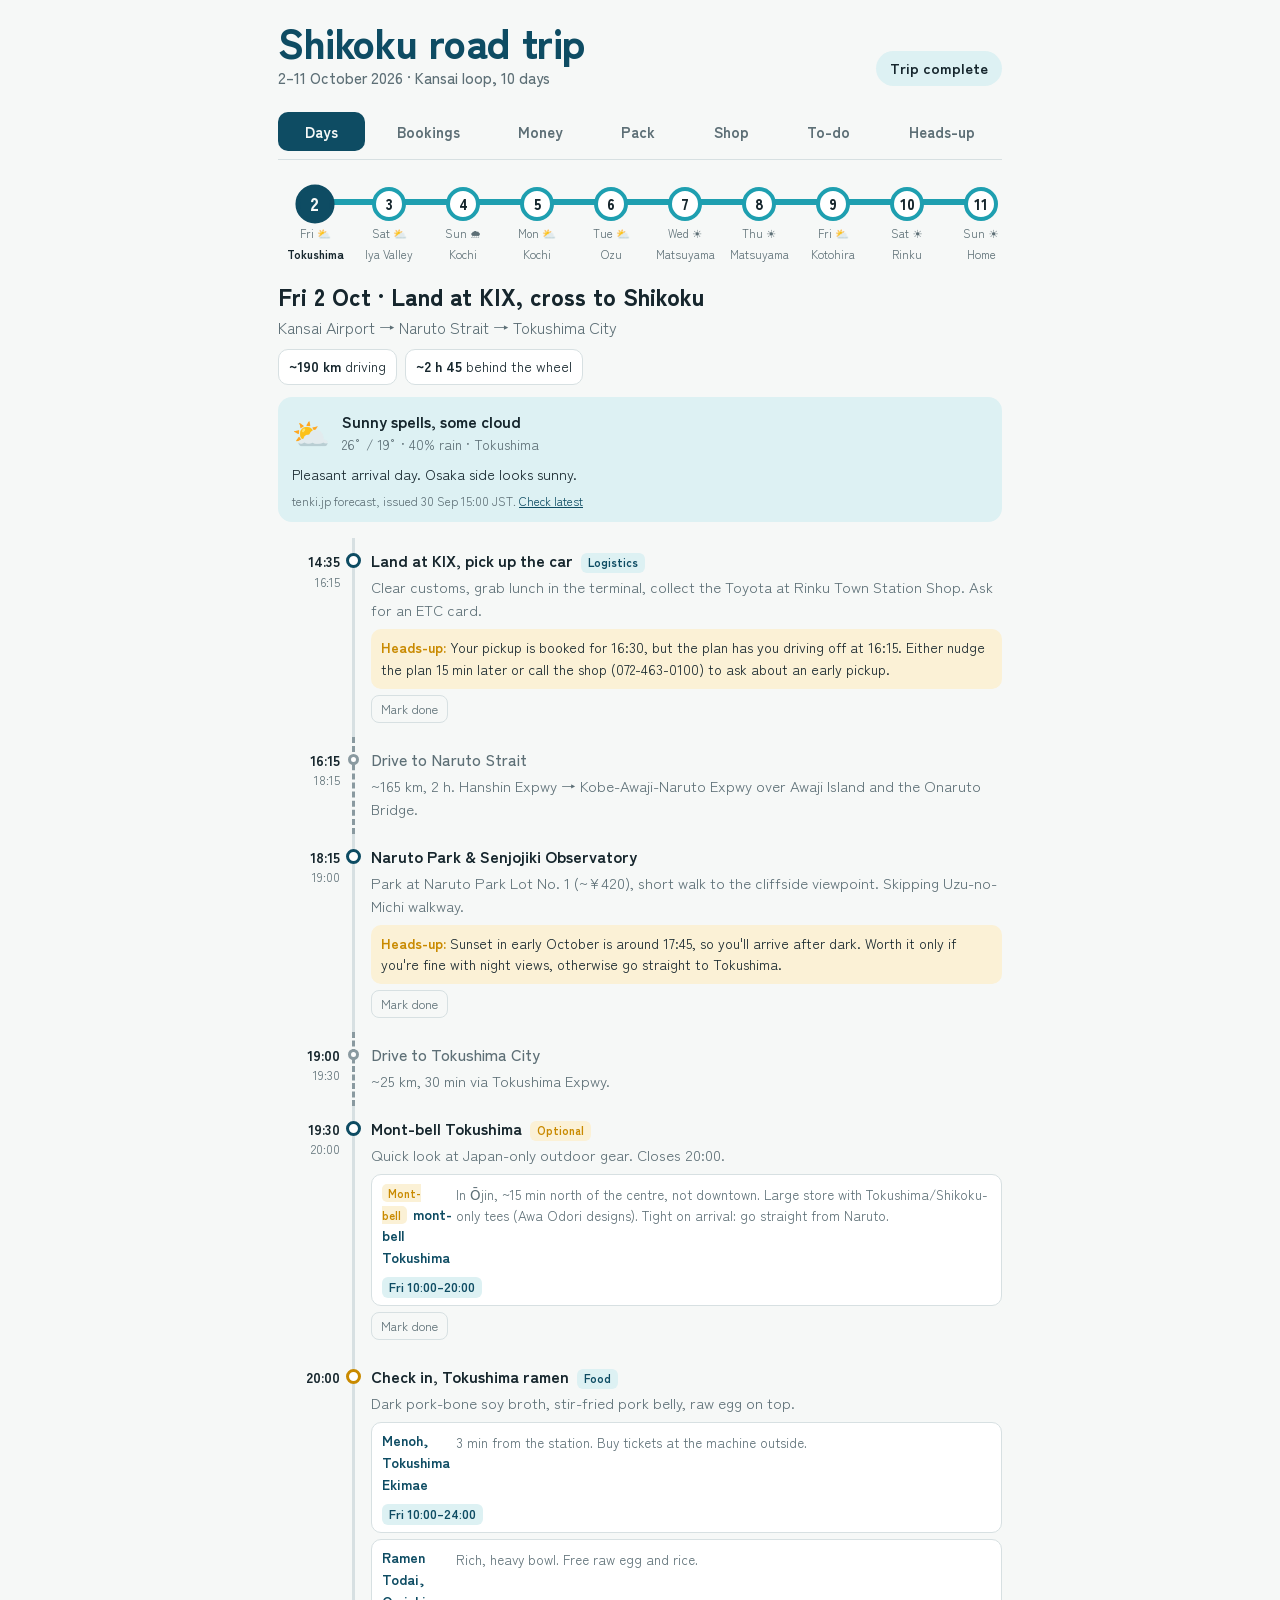
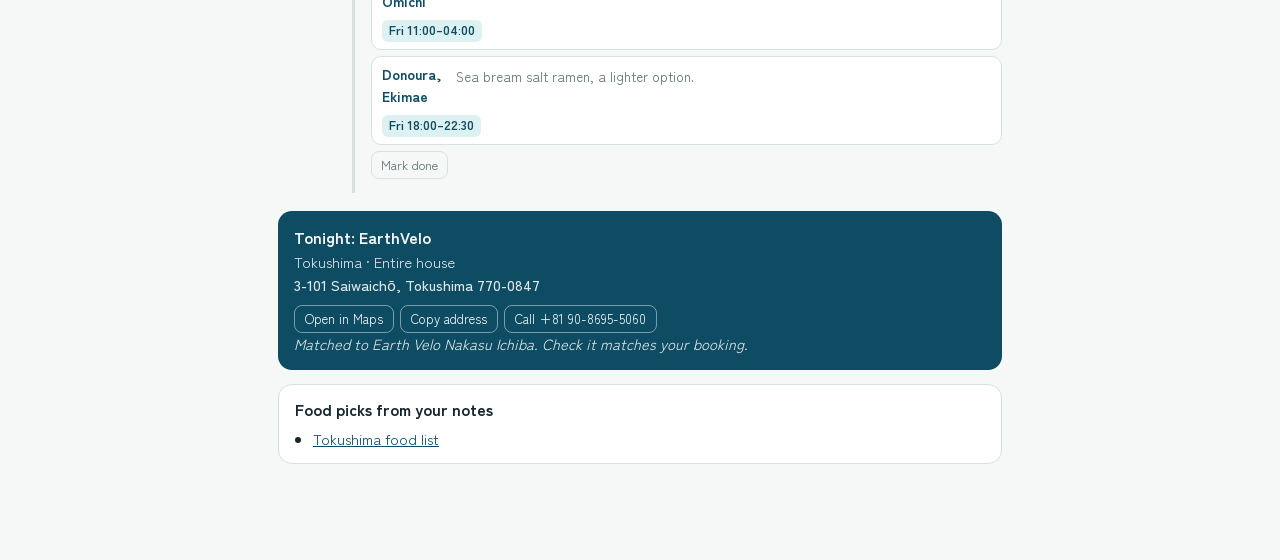
==== index.html @ bfe32592 "Rename trip planner to index.html so Vercel serves it at the root Co-Authored-By: Claude Opus 5.5 <n" ====
<!DOCTYPE html>
<html lang="en">
<head>
<meta charset="utf-8">
<meta name="viewport" content="width=device-width, initial-scale=1, viewport-fit=cover">
<title>Shikoku road trip · Oct 2026</title>
<link rel="preconnect" href="https://fonts.googleapis.com">
<link rel="preconnect" href="https://fonts.gstatic.com" crossorigin>
<link href="https://fonts.googleapis.com/css2?family=Zen+Kaku+Gothic+New:wght@400;500;700;900&display=swap" rel="stylesheet">
<style>
:root{
  --paper:#F6F8F7; --card:#FFFFFF; --ink:#16262D; --muted:#5D6F76; --line:#D7E0E2;
  --ai:#0E4C63; --niyodo:#1E9FB0; --niyodo-soft:#DDF1F3; --yuzu:#C98A00; --yuzu-soft:#FBF1D6;
  --drive:#8A9AA0; --ok:#2E7D4F;
  box-sizing:border-box;
  padding-top:env(safe-area-inset-top,0px);
  padding-bottom:env(safe-area-inset-bottom,0px);
}
@media (prefers-color-scheme:dark){
  :root:not([data-theme="light"]){
    --paper:#0F1A1F; --card:#16252C; --ink:#E6EEF0; --muted:#98ABB1; --line:#283B43;
    --ai:#7CC3D6; --niyodo:#3FC2D2; --niyodo-soft:#173A42; --yuzu:#F0C24A; --yuzu-soft:#3A3219;
    --drive:#6F848B; --ok:#6CC592;
  }
}
:root[data-theme="dark"]{
  --paper:#0F1A1F; --card:#16252C; --ink:#E6EEF0; --muted:#98ABB1; --line:#283B43;
  --ai:#7CC3D6; --niyodo:#3FC2D2; --niyodo-soft:#173A42; --yuzu:#F0C24A; --yuzu-soft:#3A3219;
  --drive:#6F848B; --ok:#6CC592;
}
*,*::before,*::after{box-sizing:border-box}
html{scroll-padding-top:env(safe-area-inset-top,0px)}
body{margin:0;background:var(--paper);color:var(--ink);
  font-family:"Zen Kaku Gothic New","Hiragino Sans","Noto Sans JP",system-ui,-apple-system,"Segoe UI",sans-serif;
  font-size:16px;line-height:1.55;-webkit-font-smoothing:antialiased}
.wrap{max-width:760px;margin:0 auto;padding:20px 18px 96px}
header.top{display:flex;align-items:flex-end;justify-content:space-between;gap:12px;flex-wrap:wrap;margin-bottom:18px}
h1{font-weight:900;font-size:clamp(1.9rem,6vw,2.6rem);line-height:1.05;margin:0;letter-spacing:-0.01em;color:var(--ai)}
h1 small{display:block;font-size:.95rem;font-weight:500;color:var(--muted);letter-spacing:0;margin-top:6px}
.countdown{font-weight:700;color:var(--ink);background:var(--niyodo-soft);border-radius:999px;padding:6px 14px;font-size:.92rem}

/* Tabs */
nav.tabs{position:sticky;top:env(safe-area-inset-top,0px);z-index:5;background:var(--paper);
  display:flex;gap:4px;padding:8px 0;margin:0 0 14px;border-bottom:1px solid var(--line);overflow-x:auto}
nav.tabs button{flex:1 0 auto;border:0;background:none;color:var(--muted);font:inherit;font-weight:700;
  padding:8px 12px;border-radius:10px;cursor:pointer;font-size:.95rem}
nav.tabs button[aria-selected="true"]{background:var(--ai);color:var(--paper)}
button:focus-visible,input:focus-visible,select:focus-visible{outline:3px solid var(--niyodo);outline-offset:2px}

/* Route line (day picker) */
.route{overflow-x:auto;padding:4px 2px 14px;margin:0 -2px}
.route ol{list-style:none;margin:0;padding:0;display:flex;min-width:max-content;position:relative}
.route ol::before{content:"";position:absolute;left:22px;right:22px;top:21px;height:6px;border-radius:3px;background:var(--niyodo)}
.route li{position:relative;width:74px;text-align:center}
.route button{all:unset;cursor:pointer;display:flex;flex-direction:column;align-items:center;gap:4px;width:100%;border-radius:10px;padding:2px 0}
.route .stop{width:34px;height:34px;border-radius:50%;background:var(--card);border:4px solid var(--niyodo);
  display:grid;place-items:center;font-weight:900;font-size:.95rem;color:var(--ink);position:relative;z-index:1;margin-top:7px}
.route .town{font-size:.74rem;color:var(--muted);line-height:1.2;max-width:70px}
.route .dow{font-size:.7rem;color:var(--muted)}
.route button[aria-current="true"] .stop{background:var(--ai);border-color:var(--ai);color:var(--paper);transform:scale(1.15)}
.route button[aria-current="true"] .town{color:var(--ink);font-weight:700}
.route .today-dot{position:absolute;top:-4px;right:14px;width:10px;height:10px;border-radius:50%;background:var(--yuzu);z-index:2}

/* Day header */
.dayhead{margin:6px 0 16px}
.dayhead h2{font-size:1.45rem;font-weight:900;margin:0 0 4px;line-height:1.2}
.dayhead .path{color:var(--muted);margin:0 0 10px}
.facts{display:flex;flex-wrap:wrap;gap:8px}
.fact{background:var(--card);border:1px solid var(--line);border-radius:10px;padding:6px 10px;font-size:.88rem}
.fact b{font-weight:700}

/* Timeline */
.tl{list-style:none;margin:0;padding:0;position:relative}
.tl li{display:grid;grid-template-columns:62px 1fr;gap:12px;position:relative}
.tl .time{font-weight:700;font-size:.9rem;text-align:right;padding-top:12px;font-variant-numeric:tabular-nums}
.tl .time span{display:block;font-weight:400;color:var(--muted);font-size:.78rem}
.tl .body{border-left:3px solid var(--line);padding:10px 0 14px 16px;position:relative}
.tl .body::before{content:"";position:absolute;left:-9px;top:15px;width:15px;height:15px;border-radius:50%;background:var(--card);border:3px solid var(--ai)}
.tl li.drive .body{border-left:3px dashed var(--drive)}
.tl li.drive .body::before{border-color:var(--drive);width:11px;height:11px;left:-7px;top:17px}
.tl li.drive .title{color:var(--muted);font-weight:500}
.tl li.eat .body::before{border-color:var(--yuzu)}
.tl li.done .title{text-decoration:line-through;opacity:.6}
.title{font-weight:700;margin:0 0 2px;display:flex;gap:8px;align-items:baseline;flex-wrap:wrap}
.tag{font-size:.72rem;font-weight:700;border-radius:6px;padding:1px 7px;background:var(--niyodo-soft);color:var(--ai)}
.tag.opt{background:var(--yuzu-soft);color:var(--yuzu)}
.detail{color:var(--muted);font-size:.93rem;margin:2px 0 0}
.flag{margin-top:8px;background:var(--yuzu-soft);border-radius:10px;padding:8px 10px;font-size:.88rem;color:var(--ink)}
.flag::before{content:"Heads-up: ";font-weight:700;color:var(--yuzu)}
.tick{margin-top:6px;font:inherit;font-size:.8rem;border:1px solid var(--line);background:none;color:var(--muted);border-radius:8px;padding:3px 9px;cursor:pointer}
.stay{margin-top:18px;background:var(--ai);color:var(--paper);border-radius:14px;padding:14px 16px}
.stay h3{margin:0 0 2px;font-size:1rem}
.stay p{margin:0;opacity:.9;font-size:.92rem}
.addr{margin:8px 0 0;font-weight:500}
.addrbtns{display:flex;flex-wrap:wrap;gap:6px;margin-top:8px}
.addrbtns .copy{text-decoration:none;display:inline-block}
.stay .addr{color:var(--paper)}
.stay .copy{color:var(--paper);border-color:rgba(255,255,255,.45)}
.verify{margin:6px 0 0;font-size:.82rem;opacity:.85;font-style:italic}
.wx{margin-top:12px;background:var(--niyodo-soft);border-radius:14px;padding:12px 14px}
.wx.wet{background:var(--yuzu-soft)}
.wxmain{display:flex;gap:12px;align-items:center}
.wxi{font-size:1.9rem;line-height:1}
.wxs{display:block;color:var(--muted);font-size:.86rem}
.wxn{margin:8px 0 0;font-size:.9rem}
.wxsrc{margin:6px 0 0;font-size:.76rem;color:var(--muted)}
.wxsrc a{color:var(--ai)}
.picks{list-style:none;margin:8px 0 0;padding:0;display:grid;gap:6px}
.picks li{background:var(--card);border:1px solid var(--line);border-radius:10px;padding:7px 10px;font-size:.88rem}
.prow{display:flex;justify-content:space-between;gap:8px;align-items:baseline;flex-wrap:wrap}
.prow a{color:var(--ai);font-weight:700;text-decoration:none}
.hrs{font-size:.78rem;font-weight:700;background:var(--niyodo-soft);color:var(--ai);border-radius:6px;padding:1px 7px;white-space:nowrap}
.hrs.shut{background:var(--yuzu-soft);color:var(--yuzu)}
.stag{font-size:.7rem;font-weight:700;background:var(--yuzu-soft);color:var(--yuzu);border-radius:5px;padding:1px 6px;margin-right:6px}
.pnote{display:block;color:var(--muted);font-size:.84rem;margin-top:2px}
.food{margin-top:14px;border:1px solid var(--line);border-radius:14px;padding:12px 16px;background:var(--card)}
.food h3{margin:0 0 6px;font-size:1rem}
.food ul{margin:0;padding-left:18px;font-size:.92rem}
.food a{color:var(--ai)}

/* Generic sections */
section[hidden]{display:none}
h2.sec{font-size:1.3rem;font-weight:900;margin:8px 0 12px}
.card{background:var(--card);border:1px solid var(--line);border-radius:14px;padding:14px 16px;margin-bottom:10px}
.card h3{margin:0 0 4px;font-size:1.05rem}
.card p{margin:2px 0;font-size:.93rem}
.card .meta{color:var(--muted)}
.row{display:flex;justify-content:space-between;gap:10px;align-items:baseline;flex-wrap:wrap}
.pill{font-size:.78rem;font-weight:700;border-radius:999px;padding:2px 9px;background:var(--niyodo-soft);color:var(--ai);white-space:nowrap}
.pill.warn{background:var(--yuzu-soft);color:var(--yuzu)}
.big{font-size:1.5rem;font-weight:900;letter-spacing:.02em;font-variant-numeric:tabular-nums}
.copy{font:inherit;font-size:.82rem;border:1px solid var(--line);background:none;color:var(--ai);border-radius:8px;padding:3px 10px;cursor:pointer}

/* Checklist */
.check{display:flex;gap:12px;align-items:flex-start;padding:10px 0;border-bottom:1px solid var(--line)}
.check input{width:22px;height:22px;accent-color:var(--ai);margin-top:2px;flex:none}
.check label{flex:1;cursor:pointer}
.check .who{color:var(--muted);font-size:.84rem;display:block}
.check.checked label{opacity:.55;text-decoration:line-through}
.check .del{border:0;background:none;color:var(--muted);cursor:pointer;font-size:1.1rem}
.addrow{display:flex;gap:8px;margin-top:12px;flex-wrap:wrap}
.addrow input,.addrow select{flex:1 1 140px;font:inherit;padding:9px 11px;border-radius:10px;border:1px solid var(--line);background:var(--card);color:var(--ink);min-width:0}
.btn{font:inherit;font-weight:700;border:0;border-radius:10px;padding:9px 16px;background:var(--ai);color:var(--paper);cursor:pointer}
.btn.ghost{background:none;border:1px solid var(--line);color:var(--ink)}

/* Money */
table{width:100%;border-collapse:collapse;font-size:.92rem}
.tablewrap{overflow-x:auto}
th,td{text-align:left;padding:8px 6px;border-bottom:1px solid var(--line);vertical-align:top}
th{color:var(--muted);font-weight:500;font-size:.82rem}
td.num,th.num{text-align:right;font-variant-numeric:tabular-nums;white-space:nowrap}
.bal{display:grid;grid-template-columns:repeat(auto-fit,minmax(150px,1fr));gap:8px;margin:10px 0}
.bal div{background:var(--card);border:1px solid var(--line);border-radius:12px;padding:10px 12px}
.bal b{display:block;font-size:1.15rem;font-variant-numeric:tabular-nums}
.pos{color:var(--ok)} .neg{color:var(--yuzu)}
.note{color:var(--muted);font-size:.86rem}
.names{display:flex;gap:8px;flex-wrap:wrap;margin:6px 0 12px}
.names input{width:110px;font:inherit;padding:6px 9px;border-radius:8px;border:1px solid var(--line);background:var(--card);color:var(--ink)}

@media (prefers-reduced-motion:no-preference){
  .route .stop{transition:transform .2s ease,background .2s ease}
}
@media (max-width:420px){
  .tl li{grid-template-columns:52px 1fr;gap:8px}
  .tl .body{padding-left:13px}
}
</style>
</head>
<body>
<div class="wrap">
  <header class="top">
    <h1>Shikoku road trip<small>2–11 October 2026 · Kansai loop, 10 days</small></h1>
    <div class="countdown" id="countdown"></div>
  </header>

  <nav class="tabs" role="tablist">
    <button role="tab" aria-selected="true" data-tab="days">Days</button>
    <button role="tab" aria-selected="false" data-tab="bookings">Bookings</button>
    <button role="tab" aria-selected="false" data-tab="money">Money</button>
    <button role="tab" aria-selected="false" data-tab="pack">Pack</button>
    <button role="tab" aria-selected="false" data-tab="shop">Shop</button>
    <button role="tab" aria-selected="false" data-tab="todo">To-do</button>
    <button role="tab" aria-selected="false" data-tab="heads">Heads-up</button>
  </nav>

  <section id="tab-days">
    <div class="route"><ol id="routeList"></ol></div>
    <div id="dayView"></div>
  </section>

  <section id="tab-bookings" hidden></section>
  <section id="tab-money" hidden></section>
  <section id="tab-pack" hidden></section>
  <section id="tab-shop" hidden></section>
  <section id="tab-todo" hidden></section>
  <section id="tab-heads" hidden></section>
</div>

<script>
/* ---------- Data ---------- */
const DAYS = [
 {d:2, dow:"Fri", town:"Tokushima", title:"Land at KIX, cross to Shikoku",
  path:"Kansai Airport → Naruto Strait → Tokushima City", km:"~190 km", drive:"~2 h 45", stay:"tokushima",
  items:[
   ["14:35","16:15","Land at KIX, pick up the car","do","Clear customs, grab lunch in the terminal, collect the Toyota at Rinku Town Station Shop. Ask for an ETC card.","Your pickup is booked for 16:30, but the plan has you driving off at 16:15. Either nudge the plan 15 min later or call the shop (072-463-0100) to ask about an early pickup."],
   ["16:15","18:15","Drive to Naruto Strait","drive","~165 km, 2 h. Hanshin Expwy → Kobe-Awaji-Naruto Expwy over Awaji Island and the Onaruto Bridge."],
   ["18:15","19:00","Naruto Park & Senjojiki Observatory","see","Park at Naruto Park Lot No. 1 (~¥420), short walk to the cliffside viewpoint. Skipping Uzu-no-Michi walkway.","Sunset in early October is around 17:45, so you'll arrive after dark. Worth it only if you're fine with night views, otherwise go straight to Tokushima."],
   ["19:00","19:30","Drive to Tokushima City","drive","~25 km, 30 min via Tokushima Expwy."],
   ["19:30","20:00","Mont-bell Tokushima","opt","Quick look at Japan-only outdoor gear. Closes 20:00."],
   ["20:00","","Check in, Tokushima ramen","eat","Dark pork-bone soy broth, stir-fried pork belly, raw egg on top."]
  ],
  food:[["Tokushima food list","https://maps.app.goo.gl/rbgEUXggMoNC4fTh8"]]},

 {d:3, dow:"Sat", town:"Iya Valley", title:"Into the mountains",
  path:"Mt Bizan → Mt Tsurugi → Oku-Iya Vine Bridges → Nagoro → Iya Valley", km:"~110 km", drive:"~3 h 10", stay:"iya",
  items:[
   ["07:45","08:15","Breakfast in Tokushima","eat","At the house or a café downtown."],
   ["08:15","08:35","Drive up Bizan Parkway","drive","~8 km, 20 min. Sharp switchbacks, watch for hikers."],
   ["08:35","09:15","Mt Bizan summit","see","Free summit parking. Observation deck over the city, Yoshino River and Naruto. Shops open 09:00."],
   ["09:15","11:20","Drive to Minokoshi (Tsurugi base)","drive","~76 km, 2 h 05 on Route 438. Narrow and winding near the end."],
   ["11:20","13:45","Mt Tsurugi summit & hut lunch","see","Chairlift to Nishijima (15 min), then 30–45 min boardwalk to the 1,955 m summit. Soba or udon at Chojo Hutte. Chairlift back down.","Buy dinner supplies before you leave Tokushima or at the last shop on Route 438. There's nothing open late in the inner valley."],
   ["13:45","14:15","Drive to Oku-Iya Double Vine Bridges","drive","~17 km, 30 min on Route 439."],
   ["14:15","15:15","Husband & Wife vine bridges","see","¥550 per adult. Loop under 1 km, 30–45 min. Optional riverside trail adds another 30–45 min."],
   ["15:15","15:20","Drive to Nagoro","drive","~3 km, 5 min."],
   ["15:20","16:15","Nagoro Scarecrow Village","see","Free parking. Don't miss the scarecrow classrooms in the old elementary school."],
   ["16:15","17:00","Drive to the valley house","drive","~40 km, 45 min."],
   ["17:00","","Check in, dinner, rest","eat","Eat what you brought in, or a local spot if you arrive early enough."]
  ],
  food:[["Onomiya dinner, Nishi-Iya (Sat 17:00–21:00, call +81 883-87-2013)","https://maps.google.com/?cid=17047889143403398966"],["Udon near Mt Tsurugi","https://maps.app.goo.gl/6UAvXZ3nEZzfkmdq5"],["Filter (Iya Valley)","https://maps.app.goo.gl/gMJsKpWL8BEG98Wx9"],["Near scarecrow village","https://maps.app.goo.gl/KeEfm6vRSwfSwBxLA"],["Possible udon dinner","https://maps.app.goo.gl/z6riFoGFipLYT8eJ7"]]},

 {d:4, dow:"Sun", town:"Kochi", title:"Iya Gorge to the coast",
  path:"Ochiai → Kazurabashi & Biwa Falls → Hinoji → Peeing Boy → Iyaonsen → Oboke → Kochi", km:"~110 km", drive:"~2 h 30", stay:"kochi",
  items:[
   ["08:00","08:30","Breakfast at the house","eat","Bought the day before."],
   ["08:30","09:00","Drive to Ochiai Village Observatory","drive","~15–20 km, 30 min on Route 439."],
   ["09:00","09:20","Ochiai Village viewpoint","see","Free roadside parking with restrooms (80 Higashiiyanakaue, Miyoshi). Stepped hamlet with a 390 m height spread."],
   ["09:20","09:50","Drive to Iya Kazurabashi","drive","~22 km, 30 min toward Nishi-Iya."],
   ["09:50","11:00","Kazurabashi vine bridge, Biwa Falls, early lunch","see","Parking ~¥500 at Yumebutai. Bridge ~¥550, one-way crossing. Grilled ayu or deko-mawashi at the stalls."],
   ["11:00","11:15","Drive to Hinoji Valley","drive","~8 km, 15 min."],
   ["11:15","11:30","Hinoji Valley river bend","see","Viewpoint over the ひ-shaped loop of the Iya River."],
   ["11:30","11:35","Drive to Peeing Boy statue","drive","~2 km, 5 min."],
   ["11:35","11:50","Peeing Boy statue","see","Room for only 1–2 cars. Park down the shoulder if full."],
   ["11:55","13:45","Hotel Iyaonsen day bath","opt","Cable car down 170 m to open-air riverside baths. Pay at the front desk."],
   ["13:45","14:10","Drive to Oboke","drive","~15 km, 25 min."],
   ["14:10","15:45","Oboke & Koboke gorge walks","see","Park at Riverstation West-West, walk the Route 32 concourse (20–30 min). Then drive 5 min to Koboke and walk onto the bridge over the rapids."],
   ["15:45","17:00","Drive to Kochi City","drive","~63 km, 1 h 15 via Kochi Expwy."],
   ["17:00","","Check in, Hirome Market dinner","eat","Katsuo no tataki seared over straw. Grab a table first, then shop the stalls."]
  ],
  food:[["Buckwheat noodles near the Iya house","https://maps.app.goo.gl/harjQ5XY7DQnKXr68"],["Suehiro Otoyo supermarket","https://maps.app.goo.gl/DQZivZBhQJh1NXuw5"],["Kochi food map","https://maps.app.goo.gl/2FeEWTGrEbdZnqFv9"],["Kochi convenience stores","https://maps.app.goo.gl/S9ff3iaT65J5zCAn7"]]},

 {d:5, dow:"Mon", town:"Kochi", title:"Kochi City day",
  path:"Kochi Castle → Hirome Market → Mt Godaisan & Chikurin-ji", km:"~15 km", drive:"~40 min", stay:"kochi",
  items:[
   ["08:30","09:15","Breakfast","eat","Toyoko Inn includes breakfast. Or try a local 'morning service' set at a café."],
   ["09:15","09:30","To Kochi Castle","drive","5–10 min, or walk. Paid parking at the castle park."],
   ["09:30","11:45","Kochi Castle","see","Original keep and palace both survive. Shoes off inside; climb to the top floor."],
   ["11:45","11:50","Walk to Hirome Market","drive","5 min on foot, leave the car at the castle."],
   ["11:50","13:15","Lunch at Hirome Market","eat","Order the tataki shio-style: coarse salt, garlic, green onion."],
   ["13:15","13:30","Drive up Mt Godaisan","drive","~6 km, 15 min. Free summit parking."],
   ["13:30","15:45","Godaisan Park & Chikurin-ji","see","Bay views, then Temple 31 of the 88-temple pilgrimage, its five-story pagoda, treasure hall and garden."],
   ["15:45","16:00","Back downtown","drive","~6 km, 15 min."],
   ["18:30","","Izakaya night","eat","Obiyamachi or Harimayabashi. Try fried utsubo (moray eel) and dry Tosa sake."]
  ],
  food:[["Kochi food map","https://maps.app.goo.gl/2FeEWTGrEbdZnqFv9"],["Convenience stores","https://maps.app.goo.gl/S9ff3iaT65J5zCAn7"]]},

 {d:6, dow:"Tue", town:"Ozu", title:"Niyodo Blue and Uchiko",
  path:"Nikobuchi → Nakatsu Gorge → Uchiko → Ozu", km:"~170 km", drive:"~3 h 15", stay:"ozu",
  items:[
   ["07:15","08:00","Breakfast at Toyoko Inn","eat","Included with your stay."],
   ["08:00","09:15","Drive to Nikobuchi","drive","~55 km, 1 h 15. Route 33 west, then north on Route 194."],
   ["09:15","09:45","Nikobuchi pool","see","Steep metal ladders and ropes down the ravine. Wear proper shoes."],
   ["09:45","10:30","Drive to Nakatsu Gorge","drive","~37 km, 45 min."],
   ["10:30","12:30","Nakatsu Gorge hike","see","2.3 km round trip to Uryu Falls. Free parking by Yuunomori."],
   ["12:30","13:00","Blue Brews taproom","opt","Craft beer brewed with Niyodo spring water.","Google Maps lists Blue Brew as closed on Tuesdays. Use this slot for lunch at CAFE and BEEF karu instead (open until 14:00)."],
   ["13:00","14:30","Drive to Uchiko","drive","~70 km, 1 h 30 via Routes 33 and 379."],
   ["14:30","15:30","Late lunch in Uchiko","eat","Southern-style taimeshi (raw sea bream over rice).","Several Uchiko lunch spots in your notes stop serving at 14:00–14:15. Pick one that runs to 15:00, or eat at a Nakatsu café around 12:30 instead."],
   ["15:30","17:30","Uchiko old town","see","Walk Yokaichi downhill from Kosho-ji, watch candle-making at Omori Warosoku, tour Uchiko-za theatre."],
   ["17:30","17:50","Drive to Ozu","drive","~18 km, 20 min on Route 56."],
   ["17:50","","Check in, imotaki hot pot","eat","Taro, chicken and mountain veg. Ozu's autumn classic."]
  ],
  food:[["Cafe Mephistopheles (Kochi, opens 8)","https://maps.app.goo.gl/gv58RJGiusiSihFE9"],["Echigoya (Nakatsu)","https://maps.app.goo.gl/1uqqeTRJZps3Yn8S8"],["Soba (Uchiko)","https://maps.app.goo.gl/S5uZjWn63bsaift79"],["Bento-style sets 11–15","https://maps.app.goo.gl/pHdYWJiev95q3Qmr9"],["Izakaya (Ozu)","https://maps.app.goo.gl/W8pNRZmnh8VAJyPX9"]]},

 {d:7, dow:"Wed", town:"Matsuyama", title:"Ozu, then the coast road",
  path:"Garyu Sanso → Ozu Castle → Pokopen Yokocho → Shimonada → Matsuyama", km:"~65 km", drive:"~1 h 50", stay:"matsuyama",
  items:[
   ["08:00","08:45","Breakfast in Ozu","eat","Coffee and bread before sightseeing."],
   ["08:45","10:00","Garyu Sanso villa","see","Cliffside villa and garden over the Hiji River. See the Furo-an tea house ceiling."],
   ["10:00","11:30","Ozu Castle","see","Wooden keep rebuilt in 2004 with traditional joinery. Steep ladders inside."],
   ["11:30","12:45","Pokopen Yokocho & Tokyo Love Story postbox","see","Showa-era alley and Omoide Soko, then the red postbox in Hanamachi."],
   ["12:45","13:30","Kira Bakery","eat","Pastries for a light lunch on the go."],
   ["13:30","13:50","Drive to Hijikawa Arashi overlook","drive","~15 km, 20 min toward Nagahama."],
   ["13:50","14:15","Hijikawa Arashi Observation Park","see","View of the Nagahama bascule bridge and the Seto Inland Sea."],
   ["14:15","14:35","Coast road to Shimonada","drive","~17 km on Route 378 (the Yuyake Kobore Line). Pull over at Goshikihama if you like."],
   ["14:35","15:15","Shimonada Station","see","Seaside platform. Iced citrus drink from the coffee trailer, wait for a train."],
   ["15:15","16:00","Drive to Matsuyama","drive","~30 km, 45 min."],
   ["16:00","","Check in, evening in Matsuyama","eat","Keep the car (it's due back 10 Oct). Sort out hotel parking."]
  ],
  food:[["Spot coffee stand","https://maps.app.goo.gl/vEbVNqeMpBR6fsiK8"],["Ozurobata Aburaya","https://maps.app.goo.gl/pjMY1EQRbmbzZLAw7"],["Unagi","https://maps.app.goo.gl/hZBhtZT1aDrruTi26"],["Old confectionery","https://maps.app.goo.gl/AxEvbw7QNpu5voVA6"],["Sushi (dinner)","https://maps.app.goo.gl/u4qPY1XC94ng4By98"],["Katsu","https://maps.app.goo.gl/nvMRi3URgD61Rud19"],["Nabe","https://maps.app.goo.gl/pZtqLfDWfDaJNLkL9"]]},

 {d:8, dow:"Thu", town:"Matsuyama", title:"Castle and Dogo Onsen",
  path:"Matsuyama Castle → Okaido → Dogo Onsen", km:"minimal", drive:"~20 min", stay:"matsuyama",
  items:[
   ["08:15","09:00","Breakfast","eat","Hotel Vista has no breakfast."],
   ["09:00","09:30","To the castle ropeway","drive","Paid parking below the hill, or walk."],
   ["09:30","12:00","Matsuyama Castle","see","Chairlift or ropeway up. Keep, armour exhibits, ramparts with sea views."],
   ["12:00","13:30","Lunch on Okaido arcade","eat","Matsuyama-style taimeshi: whole sea bream cooked with the rice."],
   ["13:30","13:45","To Dogo Onsen","drive","Tram to Dogo Onsen Station is easiest."],
   ["13:45","17:00","Dogo: clock, arcade, bath","see","Botchan Karakuri Clock on the hour, free footbath, Haikara Street, then a soak at Dogo Onsen Honkan."],
   ["17:00","","Early dinner, early night","eat","07:30 start tomorrow for Ishizuchi."]
  ],
  food:[]},

 {d:9, dow:"Fri", town:"Kotohira", title:"Climb Mt Ishizuchi",
  path:"Tsuchigoya trailhead → Misen & Tengudake → Kotohira", km:"~250 km", drive:"~4 h 50", stay:"kotohira",
  items:[
   ["07:30","09:30","Drive to Tsuchigoya","drive","~85 km up the Ishizuchi Skyline.","The Skyline climbs from Omogo Gorge on the Kumakogen side (Route 33 south, then 494), not from Saijo. Also check the Skyline's gate hours, since it closes overnight."],
   ["09:30","","Trailhead prep","do","Free lot by Tsuchigoya Shirasa. Layers, water, snacks, packed lunch."],
   ["09:30","13:30","Ascent to Misen (1,974 m)","see","9.2 km round trip, ~500 m gain. At the junction pick the chains (kusari) or the wooden stair bypass. Lunch at the summit shrine.","Only cross to Tengudake (1,982 m) if it's dry and calm. Skip it in wind or wet."],
   ["13:30","15:30","Descent","see","Back the same way, at the car by 15:30."],
   ["15:30","18:30","Drive to Kotohira","drive","~141 km, 3 h. Down the mountain, then Matsuyama Expwy east."],
   ["18:30","","Check in, Sanuki udon","eat","Try kamaage udon. Then the bath."]
  ],
  food:[]},

 {d:10, dow:"Sat", town:"Rinku", title:"Konpirasan and back to Kansai",
  path:"Kotohira-gu → car return → Rinku Town", km:"~270 km", drive:"~3 h 45", stay:"rinku",
  items:[
   ["07:45","08:30","Breakfast in Kotohira","eat","A local morning set near the station."],
   ["08:30","09:00","Check out, park near the shrine","do","Bags stay in the boot."],
   ["09:00","12:00","Climb Kotohira-gu (Konpirasan)","see","785 steps to the main shrine. Okusha is another 583 if legs allow."],
   ["12:00","13:00","Lunch at the base","eat","Udon or soft-serve with oiri rice puffs."],
   ["13:00","16:30","Drive to Rinku Town","drive","~261 km, 3 h 30.","Your notes say Seto Ohashi Bridge but your map shows the Awaji/Naruto route. Both work. Pick one before you set off."],
   ["16:30","17:30","Refuel and return the car","do","Fill up near the shop, keep the receipt. Return at Rinku Town Station Shop (Seacle 1F).","Return is booked for 17:30 today, leaving just an hour of buffer after a Saturday drive through Kobe. If traffic looks bad, call the shop early."],
   ["17:30","20:00","Rinku Premium Outlets","see","Open until 20:00."],
   ["20:00","","Check in, bayside dinner","eat","Seafood or yakiniku."]
  ],
  food:[]},

 {d:11, dow:"Sun", town:"Home", title:"Last shop, fly home",
  path:"Rinku Premium Outlets → Kansai Airport", km:"no driving", drive:"train", stay:null,
  items:[
   ["10:00","14:30","Outlets & lunch","see","Tax-free shopping, lunch at the food court or Seacle."],
   ["15:45","16:30","Train to KIX","drive","2 min walk to Izumisano Station, 2 stops on the Nankai Airport Line (¥520, ~10 min). The car is already returned."],
   ["16:30","","Check in at KIX","do","Bag drop, security, dinner airside."],
   ["18:25","","Flight home","do","Arrives 00:05 on Mon 12 Oct."]
  ],
  food:[]}
];

const MEALS = {"2|Check in, Tokushima ramen": [{"n": "Menoh, Tokushima Ekimae", "h": "Fri 10:00–24:00", "note": "3 min from the station. Buy tickets at the machine outside.", "id": "ChIJZ77hSGBtUzURgkC5iQyo4wo"}, {"n": "Ramen Todai, Omichi", "h": "Fri 11:00–04:00", "note": "Rich, heavy bowl. Free raw egg and rice.", "id": "ChIJC9-ISaZyUzURQgOGYw7wi6I"}, {"n": "Donoura, Ekimae", "h": "Fri 18:00–22:30", "note": "Sea bream salt ramen, a lighter option.", "id": "ChIJY3zeoqdyUzURFfAtSKSOyRo"}], "3|Breakfast in Tokushima": [{"n": "Coffee-an", "h": "Sat 07:00–16:00", "note": "Old-style kissaten, ¥500 toast sets. Same street as EarthVelo (Saiwaichō).", "id": "ChIJDc0ZomBtUzURHNsMWGAAba4"}, {"n": "O-ba'sh cafe.", "h": "Sat 07:30–17:00", "note": "Brunch plates. Near the station.", "id": "ChIJuykuVKByUzURLcK7TCxPNuU"}], "3|Mt Tsurugi summit & hut lunch": [{"n": "Tsurugisan Chojo Hütte", "h": "Hours not listed on Maps", "note": "Staffed summit lodge; reviewers had quick, cheap lunches.", "id": "ChIJb-Z0-SdIUjURKmU83sFAnxI"}, {"n": "Kasumi no Mine", "h": "Hours not listed on Maps", "note": "Soba near the Minokoshi base, backup if the hut is busy.", "id": "ChIJJQc5DdI3UjURvGHji1Z5Vow"}, {"n": "Kouzanka", "h": "Sat 11:00–15:00", "note": "Soba and set meals on the way to the vine bridges, a late-lunch backup.", "id": "ChIJx6XIQwAxUjUR2XtEaTU4sho"}], "3|Check in, dinner, rest": [{"n": "Onomiya (おのみ家)", "h": "Sat 17:00–21:00", "note": "Best bet. Call ahead for 4: +81 883-87-2013. ~20–25 min drive.", "id": "ChIJAUpVuwUnUjURNkfMMtpEluw"}, {"n": "Yamaya Café & Bar", "h": "Sat 18:00–22:30", "note": "Pizza, karaage. ~40–45 min each way.", "id": "ChIJw0Ranl-IUTURuPUB8fsC2E4"}, {"n": "Taniguchi Shoten (grocery)", "h": "Sat 09:00–19:30", "note": "5 min from the house. Also buy tomorrow's breakfast.", "id": "ChIJT9kLWlgkUjURPlHPMzAhpa4"}, {"n": "Okazaki Shoten (grocery)", "h": "Sat 09:00–19:30", "note": "Near Onomiya.", "id": "ChIJs3lsedMmUjUR8zYRbg1AOfc"}], "4|Breakfast at the house": [{"n": "Taniguchi Shoten (grocery)", "h": "Buy on Sat, until 19:30", "note": "No cafés open early nearby.", "id": "ChIJT9kLWlgkUjURPlHPMzAhpa4"}], "4|Kazurabashi vine bridge, Biwa Falls, early lunch": [{"n": "Yamazato (やま里)", "h": "Hours not listed on Maps", "note": "Roadside stall: salted ayu and deko-mawashi off the charcoal.", "id": "ChIJqTSoXtMmUjURJNhRxE7Sp_I"}, {"n": "Kazurabashitei", "h": "Sun 11:00–15:00", "note": "Soba, udon, curry. Ticket machine has English.", "id": "ChIJObc6JhknUjURYmn5q3NKG4c"}], "4|Check in, Hirome Market dinner": [{"n": "Hirome Market", "h": "Sun 09:00–23:00", "note": "Grab a table first. Busy at dinner.", "id": "ChIJ1w_oDToZTjUR3QutG7QRnZk"}, {"n": "Myojinmaru (in Hirome)", "h": "Sun 11:00–20:00", "note": "The straw-seared tataki stall. Closes earlier on Sundays.", "id": "ChIJ1w_oDToZTjUR80sK_Yxpgwk"}], "5|Breakfast": [{"n": "Toyoko Inn Kochi", "h": "Included", "note": "Free breakfast with your booking.", "id": "ChIJN9olGwAZTjUR0TdrLPw7wY4"}, {"n": "Mephistopheles", "h": "Mon 09:00–21:00", "note": "Beautiful old café, breakfast sets ~¥620.", "id": "ChIJ-4iONzoZTjURtCOyuknMyrY"}], "5|Lunch at Hirome Market": [{"n": "Myojinmaru (in Hirome)", "h": "Mon 11:00–21:00", "note": "Order tataki shio-style.", "id": "ChIJ1w_oDToZTjUR80sK_Yxpgwk"}, {"n": "Hirome Market", "h": "Mon 10:00–23:00", "note": "", "id": "ChIJ1w_oDToZTjUR3QutG7QRnZk"}], "5|Izakaya night": [{"n": "Myojinmaru Hanare", "h": "Mon 17:00–23:00", "note": "Sit-down sister of the Hirome stall; you can sear your own katsuo. Closed Tue/Wed, so Monday works.", "id": "ChIJ3Qow1AgZTjURhk24HOAhI7g"}, {"n": "Hanasa", "h": "Mon 18:00–22:30", "note": "Top-rated, 20 seats. Book now; same-day is near impossible.", "id": "ChIJFY4WGTcZTjURwPLmbY8rjnA"}, {"n": "Sake to Sakana Zakuro (座くろ)", "h": "Mon 17:30–23:30", "note": "Local fish, all-you-can-drink course. Reserve.", "id": "ChIJy3QVGTcZTjURfUCdQD-0lDk"}, {"n": "Imoya (いも家)", "h": "Mon 18:00–23:00", "note": "Tiny local spot, may turn away first-timers when full.", "id": "ChIJjSOvGzcZTjURjODA1sdIO5U"}], "6|Breakfast at Toyoko Inn": [{"n": "Toyoko Inn Kochi", "h": "Included", "note": "Your 08:00 start is too early for Mephistopheles: it opens 09:00 on weekdays (08:00 only Sat/Sun).", "id": "ChIJN9olGwAZTjUR0TdrLPw7wY4"}], "6|Blue Brews taproom": [{"n": "Blue Brew by Mukai Craft Brewing", "h": "Closed Tuesdays", "note": "Open Mon, Thu, Fri, Sun 12:00–18:00 only.", "id": "ChIJQfwNYaHLTzURD52FDhk4wMk"}, {"n": "CAFE and BEEF karu", "h": "Tue 11:00–14:00", "note": "Riverside Tosa wagyu bowls on Route 33, near Nakatsu. Good lunch instead of waiting until Uchiko.", "id": "ChIJFcxBJrrNTzUR8jbyeaKz_NU"}, {"n": "Ponte (Yunomori)", "h": "Closed Tuesdays", "note": "The restaurant at the gorge entrance.", "id": "ChIJgzkkkVPKTzURU7w6j7-p-ws"}], "6|Late lunch in Uchiko": [{"n": "Restaurant KaRaRi", "h": "Tue 11:00–15:00", "note": "At Uchiko Fresh Park Karari. Salad buffet, udon, pasta.", "id": "ChIJ1_1lIrCFTzUREgf2Mwn0GNk"}, {"n": "Kinmokuse.Naze Cafe", "h": "Tue 10:00–18:00", "note": "Curry sets, in the town centre by Machi no Eki Naze.", "id": "ChIJuU-mpv-FTzURsIdsj58mjeE"}, {"n": "Yamachaka (山茶花)", "h": "Tue 11:00–15:00", "note": "Thick udon and big tempura, in Ikazaki (south of town).", "id": "ChIJBUVEQQ2FTzURoIfNhsoxXos"}, {"n": "Yoshoku Mother", "h": "Tue 11:30–14:00", "note": "Great hamburg steak, but last lunch is 14:00.", "id": "ChIJx_zDDbSFTzURfJOaIFCSmXQ"}], "6|Check in, imotaki hot pot": [{"n": "Tarui", "h": "Tue 17:00–20:30", "note": "Serves imotaki. Near the castle.", "id": "ChIJpyT8Ndp_RTURoI_piMXhlZ8"}, {"n": "Amimoto", "h": "Tue 17:00–22:00", "note": "Family-run, rated 4.8. Taimeshi and fish sets.", "id": "ChIJp2mJtd5_RTURFgWvWJBpzto"}, {"n": "Ozurobata Aburaya", "h": "Tue 17:30–22:00", "note": "Robatayaki, food passed on a wooden paddle.", "id": "ChIJjY8jXNl_RTURhiY2z6hQALA"}], "7|Breakfast in Ozu": [{"n": "Pan Kojo Kisa (bakery)", "h": "Wed 08:00–19:30", "note": "Cheap, excellent small breads by Iyo-Ozu Station.", "id": "ChIJVVWIk9N_RTURQc3H6_Q-jaM"}], "7|Kira Bakery": [{"n": "Kira Bakery", "h": "Not found on Google Maps", "note": "Couldn't match this name in Ozu. Double-check the link in your notes.", "id": ""}, {"n": "Pan Kojo Kisa", "h": "Wed 08:00–19:30", "note": "Backup bakery by the station.", "id": "ChIJVVWIk9N_RTURQc3H6_Q-jaM"}, {"n": "Ozurobata Aburaya", "h": "Wed 11:30–14:00", "note": "Sit-down lunch option (in your notes).", "id": "ChIJjY8jXNl_RTURhiY2z6hQALA"}, {"n": "Amimoto", "h": "Wed 11:00–13:30", "note": "Taimeshi lunch.", "id": "ChIJp2mJtd5_RTURFgWvWJBpzto"}], "7|Shimonada Station": [{"n": "Shimonada Coffee", "h": "Wed 12:00–18:00", "note": "Mikan juice and hand-drip coffee by the platform.", "id": "ChIJz_sw3amJTzURR59Riveg5DY"}], "7|Check in, evening in Matsuyama": [{"n": "Taimeshi Motoyama 3rd store", "h": "Wed 11:00–21:00", "note": "Uwajima-style (raw) taimeshi, usually shorter queue.", "id": "ChIJy8bwAo3lTzURV0Enmfs_gis"}, {"n": "Kadoya (ANA Crowne Plaza)", "h": "Wed 17:00–21:30", "note": "Classic taimeshi, next to your hotel.", "id": "ChIJjcXPFuzlTzURhZUDTAZnmLI"}, {"n": "Toriichizu Okaido", "h": "Wed 17:00–05:00", "note": "Cheap, lively chicken izakaya.", "id": "ChIJWQWzOQDlTzURVSmWkpEc0AE"}], "8|Breakfast": [{"n": "More", "h": "Thu 08:00–20:00", "note": "Toasted sandwiches, good coffee.", "id": "ChIJFSyNhYXlTzURX_CEGj0Gkpw"}, {"n": "Coffee Stand Solashito", "h": "Thu 08:00–19:00", "note": "Near Matsuyama Station.", "id": "ChIJV_VCx1jlTzUR_NN65z16MHE"}, {"n": "Biltmore Coffee", "h": "Closed Thursdays", "note": "From your notes; only open Mon, Sat, Sun.", "id": "ChIJbU_a6f3lTzURD-vVgAR3iBU"}], "8|Lunch on Okaido arcade": [{"n": "Akiyoshi Main Store", "h": "Thu 11:00–14:30", "note": "Matsuyama-style (cooked) taimeshi, the one this plan describes. Expect a queue.", "id": "ChIJ1by04-vlTzURGKVnBOtDYso"}, {"n": "Aigoya (愛ご屋)", "h": "Thu 11:00–15:00", "note": "13 seats, rated 4.9. Taimeshi and rare aigo fish.", "id": "ChIJp2XVawDlTzUR1dcuwqC-qVA"}, {"n": "Motoyama", "h": "Thu 11:00–19:30", "note": "Popular taimeshi; adds a 10% service fee on holidays.", "id": "ChIJUUjToGXlTzURCrztMUDPwX4"}], "8|Early dinner, early night": [{"n": "Dogo Tempura Goten", "h": "Thu 11:00–21:00", "note": "Rated 4.9, next to the bathhouse.", "id": "ChIJJfP_a4bnTzURNsuTNIydDzo"}, {"n": "Dogo Uotake", "h": "Thu 17:00–22:00", "note": "Affordable local seafood.", "id": "ChIJk3Gvg3jmTzURGiYi87PaQrk"}, {"n": "Doramomiji Red", "h": "Thu 18:00–22:00", "note": "Set menus, imotaki. Reserve.", "id": "ChIJldngDRvnTzUR3Eu4tPtoSMs"}], "9|Trailhead prep": [{"n": "Convenience store in Matsuyama", "h": "Before 07:30", "note": "Hotel has no breakfast and cafés open ~08:00. Buy breakfast and a packed lunch the night before.", "id": ""}], "9|Check in, Sanuki udon": [{"n": "Musashi", "h": "Fri 17:00–20:00", "note": "Curry udon. Stops taking orders ~50 min before closing, so aim to arrive by 19:00.", "id": "ChIJDb5QcVjWUzURL56CfiTR894"}, {"n": "Hidamari Shokudo", "h": "Fri 18:00–23:00", "note": "New set-meal izakaya, only 6 tables/seats. Local seafood.", "id": "ChIJsVbiH_vXUzURJnmLLSe4MzE"}, {"n": "Cafe Mori to Yama", "h": "Fri 08:00–22:00", "note": "Pizza, steak; the late-night fallback.", "id": "ChIJnTzpquvXUzURGmG15uCIQfs"}, {"n": "Hemp Heart", "h": "Fri 12:00–20:00", "note": "Curry, one-man kitchen.", "id": "ChIJRYFleZjXUzUR9_MM97l8DeI"}], "10|Breakfast in Kotohira": [{"n": "Papillon (パピヨン)", "h": "Sat 08:00–12:00", "note": "¥500 local breakfast, right by the machiya.", "id": "ChIJ1f0Ha1vWUzURC5UCeQf7uLk"}, {"n": "Cafe Mori to Yama", "h": "Sat 08:00–22:00", "note": "", "id": "ChIJnTzpquvXUzURGmG15uCIQfs"}, {"n": "La cachette de mémé", "h": "Sat 09:00–17:00", "note": "¥550 breakfast in a garden café.", "id": "ChIJv6DZs-jXUzUREXu5Zx-7OW8"}], "10|Lunch at the base": [{"n": "Nakano Udon Gakko", "h": "Sat 09:30–16:30", "note": "Udon, or join a noodle-making class.", "id": "ChIJF4X5vmfXUzUR0Fxa7s5N32U"}, {"n": "Udon Yoshida-ya", "h": "Sat 09:00–16:00", "note": "Closest udon to the shrine steps.", "id": "ChIJGfZqLgDXUzURUq8OmOxo1lc"}, {"n": "Tsurudaya", "h": "Sat 09:00–17:00", "note": "Sudachi udon, tucked down stairs off the approach.", "id": "ChIJm7aFSmjWUzURhe8lSrTNuxY"}, {"n": "Udon Inoue", "h": "Sat 10:00–14:00", "note": "Tiny old-style shop down an alley, cash only.", "id": "ChIJbXMaflvWUzURl_FnQORdUDw"}], "10|Check in, bayside dinner": [{"n": "Mametora (Outlets 2F)", "h": "Sat 11:00–21:00", "note": "Tempura and udon. Eat before the outlets close.", "id": "ChIJaxWkbPy3AGARxFPC-9Y_60k"}, {"n": "IKI-IKI Sushi (Outlets 2F)", "h": "Sat 11:00–20:00", "note": "Conveyor-belt sushi.", "id": "ChIJgbCTDQC3AGARfd7RPE5o9nc"}], "11|Outlets & lunch": [{"n": "Rinku Food Park", "h": "Sun 10:00–20:00", "note": "Big food hall.", "id": "ChIJXRfP_xG3AGARGQl_ABEuPhQ"}, {"n": "World Gourmet Junction", "h": "Sun 11:00–20:00", "note": "Food court inside the outlets.", "id": "ChIJaxWkbPy3AGARbTHeU0lcAeg"}, {"n": "Mametora", "h": "Sun 11:00–21:00", "note": "Sit-down tempura.", "id": "ChIJaxWkbPy3AGARxFPC-9Y_60k"}]};

const SHOPS = {"2|Mont-bell Tokushima": [{"n": "mont-bell Tokushima", "h": "Fri 10:00–20:00", "note": "In Ōjin, ~15 min north of the centre, not downtown. Large store with Tokushima/Shikoku-only tees (Awa Odori designs). Tight on arrival: go straight from Naruto.", "id": "ChIJKzO_18JzUzURzTolfokUfxQ", "tag": "Mont-bell"}], "4|Drive to Kochi City": [{"n": "Montbell Outdoor Village Motoyama", "h": "Sun 09:00–20:00", "note": "Optional ~15 min detour off the Kochi Expwy near Ōtoyo. Closed Wednesdays.", "id": "ChIJk9KX9ErlUTURsnhytg_HtkM", "tag": "Mont-bell"}, {"n": "Waki Seichaba (脇製茶場), Shingu", "h": "Sun 09:00–17:00", "note": "The one real Shikoku matcha stop. Pesticide-free Shingu tea; the shop sells powdered matcha alongside sencha, with free tastings. Detour: Otoyo IC → Shingu IC (~40 min from Oboke), then back down the Kochi Expwy. Adds ~1 h 15 incl. the stop, so leave Oboke by 15:30.", "id": "ChIJVUQqPXyNUTURxIfS26KfH5Q", "tag": "Matcha"}, {"n": "Kirinomori (霧の森), Shingu", "h": "Sun 10:00–17:00", "note": "1 km away. Tea-tasting corner and the famous matcha daifuku made with Shingu kabuse matcha. Closed Mondays.", "id": "ChIJj4WiooGNUTURhOMkuo0UZho", "tag": "Matcha"}], "7|Check in, evening in Matsuyama": [{"n": "Mont-bell Matsuyama", "h": "Wed 10:00–20:00", "note": "Best Mont-bell stop: big store, Shikoku Henro special-edition items, free parking. You have ~4 h after arriving.", "id": "ChIJ5cutYnPvTzURaov-hdKL4CM", "tag": "Mont-bell"}, {"n": "EDION Matsuyama", "h": "Wed 10:00–20:00", "note": "Backup for the Fitbit Air. Call first to check stock: +81 89-933-2311.", "id": "ChIJZcGfpVvvTzURj18r7FWEf5E", "tag": "Fitbit"}, {"n": "Ocha no Shibataen (お茶の柴田園)", "h": "Wed 10:00–18:00", "note": "Tea and tea-ceremony supplies specialist, 3 min from Matsuyama City Station. Good for Ehime tea and utensils; ask what matcha they stock (抹茶).", "id": "ChIJ00fLoozlTzURudWp_DhoSmI", "tag": "Matcha"}], "10|Rinku Premium Outlets": [{"n": "Yamada Denki Tecc.Land Osaka Rinku", "h": "Sat 10:00–21:00", "note": "Best bet for the Fitbit Air. Next to the outlets, tax-free counter, reviewers say prices beat other stores.", "id": "ChIJh1lg4v23AGARAXv6piyszIk", "tag": "Fitbit"}, {"n": "Super Center TRIAL Rinku-Town", "h": "Open 24 hours", "note": "Cheap cooking-grade matcha powder. Tax-free over ¥5,500.", "id": "ChIJxxSR0gHIAGARYB4XVN2mnrg", "tag": "Matcha"}], "11|Check in at KIX": [{"n": "Fukujuen, KIX Terminal 1", "h": "Daily 06:30–00:55", "note": "Best bet for matcha: Kyoto Uji tea house, tastings, airport-exclusive sets. Airside after security in T1, so check your flight leaves from T1.", "id": "ChIJkzdJaem5AGARGuRMkgOBgMk", "tag": "Matcha"}], "4|Check in, Hirome Market dinner": [{"n": "Tosa-cha Morikisuikoen", "h": "Sun 11:00–19:30", "note": "Family tea shop right beside Hirome. Owner roasts his own light hojicha; takeaway matcha, tastings. Closed Wednesdays.", "id": "ChIJg2MfIzoZTjURziLterydDKI", "tag": "Matcha"}], "5|Kochi Castle": [{"n": "Chaho Wakakusaen (茶舗 若草園)", "h": "Mon 10:00–18:00", "note": "Best matcha in Kochi: café at the back serves matcha sets, plus tea caddies and handmade tea bowls. 10 min walk from the castle. Closed Wednesdays.", "id": "ChIJJZAbRyMZTjURVHYO3-803hg", "tag": "Matcha"}], "5|Lunch at Hirome Market": [{"n": "Tosa-cha Morikisuikoen", "h": "Mon 11:00–19:30", "note": "If you missed it Sunday. Try the house-roasted Tosa hojicha.", "id": "ChIJg2MfIzoZTjURziLterydDKI", "tag": "Matcha"}], "6|Blue Brews taproom": [], "6|Nakatsu Gorge hike": [{"n": "Ikegawa Cha-en Cafe", "h": "Closed Tuesdays", "note": "Tea farm café on your route in Doi, famous for tea sweets. Unfortunately shut on 6 Oct.", "id": "ChIJOc2IY8jMTzURsG6TjItqj-k", "tag": "Matcha"}], "8|Lunch on Okaido arcade": [{"n": "Kirinomori Kashikobo, Matsuyama", "h": "Thu 09:30–17:30", "note": "City branch of the Shingu confectioner. Matcha daifuku made with Shingu matcha, a fallback if you skip the Shingu detour.", "id": "ChIJGUq2COzlTzURqyE110GEY-k", "tag": "Matcha"}], "10|Lunch at the base": [{"n": "Takase no Chanoki (高瀬の茶の木)", "h": "Sat 09:00–18:00", "note": "Kagawa's main tea district, ~25 min west. Tastings and friendly advice; mostly sencha. Optional, adds ~1 h before the long drive.", "id": "ChIJCxU2a9F-UTURYZLJAmxjhDg", "tag": "Matcha"}]};

const WEATHER = {"2": {"i": "⛅", "c": "Sunny spells, some cloud", "hi": 26, "lo": 19, "r": 40, "w": "Tokushima", "n": "Pleasant arrival day. Osaka side looks sunny."}, "3": {"i": "⛅", "c": "Mostly sunny", "hi": 25, "lo": 18, "r": 30, "w": "Tokushima / Kochi", "n": "Good day for Mt Tsurugi. The 1,955 m summit runs roughly 12 °C cooler than the lowlands (my estimate), so expect low teens and wind: bring the fleece."}, "4": {"i": "🌧", "c": "Cloudy, rain later", "hi": 25, "lo": 18, "r": 80, "w": "Kochi (Tokushima 90%)", "n": "Wettest day of the trip. Vine-bridge planks get slippery, so do Kazurabashi early and wear grippy shoes. Iyaonsen's riverside bath is a good rainy-day stop; Oboke walks and the Shingu detour are the easiest things to cut."}, "5": {"i": "⛅", "c": "Cloudy with sunny breaks", "hi": 27, "lo": 20, "r": 40, "w": "Kochi", "n": "Possible lingering showers. Keep an umbrella for Godaisan."}, "6": {"i": "⛅", "c": "Sunny with some cloud", "hi": 28, "lo": 20, "r": 40, "w": "Kochi → Ozu (Matsuyama 20%)", "n": "Rivers may run a little cloudier after Sunday's rain, which can dull the Niyodo blue."}, "7": {"i": "☀️", "c": "Sunny", "hi": 26, "lo": 18, "r": 10, "w": "Matsuyama", "n": "Clear day for the coast road and Shimonada Station."}, "8": {"i": "☀️", "c": "Sunny", "hi": 25, "lo": 17, "r": 20, "w": "Matsuyama", "n": ""}, "9": {"i": "⛅", "c": "Sunny, some cloud", "hi": 26, "lo": 16, "r": 40, "w": "Matsuyama (Takamatsu 10%)", "n": "Looks OK for Ishizuchi, but recheck the night before. At ~1,980 m expect roughly 12 °C cooler than town (my estimate), colder with wind on the ridge. Skip the chains and Tengudake if it's wet."}, "10": {"i": "☀️", "c": "Sunny", "hi": 26, "lo": 17, "r": 20, "w": "Takamatsu (Osaka 40%)", "n": ""}, "11": {"i": "☀️", "c": "Sunny", "hi": 26, "lo": 16, "r": 20, "w": "Osaka", "n": "Low-confidence forecast this far out."}};

const STAYS = {
 tokushima:{addr:"3-101 Saiwaichō, Tokushima 770-0847", tel:"+81 90-8695-5060", verify:"Matched to Earth Velo Nakasu Ichiba. Check it matches your booking.", name:"EarthVelo", place:"Tokushima", nights:"Fri 2 Oct, 1 night", style:"Entire house", jpy:"¥29,568", sgd:239.35, payer:"Ben", pax:"4 pax", status:"ok"},
 iya:{addr:"69 Higashiiya Ochiai, Miyoshi, Tokushima", tel:"", verify:"", name:"Inner Valley House (Airbnb)", place:"Iya Valley", nights:"Sat 3 Oct, 1 night", style:"Entire mountain house", jpy:"", sgd:292.09, payer:"Jem", pax:"booked for 3", status:"check"},
 kochi:{addr:"2-1-13 Honmachi, Kochi 780-0870", tel:"+81 88-821-0345", verify:"Kochi has more than one Toyoko Inn. Check this matches your booking.", name:"Toyoko Inn Kochi", place:"Kochi City", nights:"Sun 4 – Mon 5 Oct, 2 nights", style:"3 double rooms, breakfast included", jpy:"¥42,382", sgd:351.65, payer:"Cheese", pax:"booked for 3", status:"todo"},
 ozu:{addr:"", tel:"", verify:"Airbnb address not in the doc. Copy it from the Airbnb app.", name:"Ozu Heritage Stay (Airbnb)", place:"Ozu", nights:"Tue 6 Oct, 1 night", style:"Entire traditional house", jpy:"", sgd:320.73, payer:"Jem", pax:"4 pax", status:"ok"},
 matsuyama:{addr:"3-3-5 Ichibanchō, Matsuyama, Ehime 790-0001", tel:"+81 89-934-0202", verify:"", name:"Hotel Vista Matsuyama", place:"Matsuyama", nights:"Wed 7 – Thu 8 Oct, 2 nights", style:"3 single rooms, no breakfast", jpy:"¥48,990", sgd:406.48, payer:"Cheese", pax:"booked for 3", status:"todo"},
 kotohira:{addr:"852-4 Enai, Kotohira, Kagawa 766-0004", tel:"+81 877-85-3533", verify:"Konpira Machiya has more than one house. Check the address in your booking.", name:"Konpira Machiya", place:"Kotohira", nights:"Fri 9 Oct, 1 night", style:"Entire machiya townhouse", jpy:"¥36,000", sgd:292, payer:"Ben", pax:"4 pax", status:"ok"},
 rinku:{addr:"5-3 Wakamiyachō, Izumisano, Osaka 598-0055", tel:"+81 72-489-6020", verify:"", name:"R Hotel Kansai Airport", place:"Rinku Town", nights:"Sat 10 Oct, 1 night", style:"4 single rooms", jpy:"¥28,778", sgd:230, payer:"Ben", pax:"4 pax", status:"ok"}
};

const DEFAULT_TODO = [
 ["Add a 4th room at Toyoko Inn Kochi and top up","Cheese"],
 ["Add a 4th room at Hotel Vista Matsuyama and top up","Cheese"],
 ["Confirm the Iya Airbnb is set for 4 guests","Jem"],
 ["International Driving Permit valid","All drivers"],
 ["Physical driver's licence","All drivers"],
 ["Passport","Everyone"],
 ["Physical credit card in the primary driver's name","Primary driver"],
 ["Toyota reservation no. saved offline (99909430100)","Everyone"],
 ["Ask for an ETC card at pickup","At pickup"],
 ["Decide: pick up at 16:30 as booked, or ask for 16:15","Group"],
 ["Buy Oct 3 dinner supplies before entering the valley","Group"],
 ["Yen cash for bridges, parking and market stalls","Everyone"],
 ["Hiking shoes, rain shell, warm layer for Tsurugi and Ishizuchi","Everyone"],
 ["Check Ishizuchi Skyline gate hours","Group"],
 ["Sort parking at Hotel Vista Matsuyama (2 nights)","Cheese"]
];

const DEFAULT_EXP = [
 {what:"Toyota car rental (¥99,110)", who:"Jem", sgd:831.89},
 {what:"EarthVelo, Tokushima", who:"Ben", sgd:239.35},
 {what:"Iya Valley Airbnb", who:"Jem", sgd:292.09},
 {what:"Toyoko Inn Kochi (3 rooms so far)", who:"Cheese", sgd:351.65},
 {what:"Ozu Airbnb", who:"Jem", sgd:320.73},
 {what:"Hotel Vista Matsuyama (3 rooms so far)", who:"Cheese", sgd:406.48},
 {what:"Konpira Machiya", who:"Ben", sgd:292},
 {what:"R Hotel Kansai Airport", who:"Ben", sgd:230}
];

/* ---------- Storage (per device) ---------- */
const KEY="shikoku26:";
function load(k,def){try{const v=localStorage.getItem(KEY+k);return v?JSON.parse(v):def}catch(e){return def}}
function save(k,v){try{localStorage.setItem(KEY+k,JSON.stringify(v))}catch(e){}}

/* ---------- Helpers ---------- */
const $=s=>document.querySelector(s);
const esc=s=>String(s).replace(/[&<>"]/g,c=>({"&":"&amp;","<":"&lt;",">":"&gt;",'"':"&quot;"}[c]));
function weatherBlock(d){
  const w=WEATHER[d]; if(!w) return "";
  return `<div class="wx${w.r>=70?" wet":""}"><div class="wxmain"><span class="wxi" aria-hidden="true">${w.i}</span>
    <div><b>${esc(w.c)}</b><span class="wxs">${w.hi}° / ${w.lo}° · ${w.r}% rain · ${esc(w.w)}</span></div></div>
    ${w.n?`<p class="wxn">${esc(w.n)}</p>`:""}
    <p class="wxsrc">tenki.jp forecast, issued 30 Sep 15:00 JST. <a href="https://tenki.jp/week/8/" target="_blank" rel="noopener">Check latest</a></p></div>`;
}
function picksBlock(d,t){
  const ps=[...(MEALS[d+"|"+t]||[]),...(SHOPS[d+"|"+t]||[])]; if(!ps.length) return "";
  return `<ul class="picks">${ps.map(p=>{
    const shut=/closed|not found/i.test(p.h);
    const url=p.id?`https://www.google.com/maps/search/?api=1&query=${encodeURIComponent(p.n)}&query_place_id=${p.id}`:"";
    return `<li><div class="prow"><span>${p.tag?`<span class="stag">${esc(p.tag)}</span>`:""}${url?`<a href="${url}" target="_blank" rel="noopener">${esc(p.n)}</a>`:`<b>${esc(p.n)}</b>`}</span><span class="hrs${shut?" shut":""}">${esc(p.h)}</span></div>${p.note?`<span class="pnote">${esc(p.note)}</span>`:""}</li>`}).join("")}</ul>`;
}
function mapUrl(a){return "https://www.google.com/maps/search/?api=1&query="+encodeURIComponent(a)}
function addrBlock(s){
  if(!s.addr) return `<p class="addr">${esc(s.verify)}</p>`;
  return `<p class="addr">${esc(s.addr)}</p>
    <div class="addrbtns"><a class="copy" href="${mapUrl(s.addr)}" target="_blank" rel="noopener">Open in Maps</a>
    <button class="copy cp" data-t="${esc(s.addr)}">Copy address</button>
    ${s.tel?`<a class="copy" href="tel:${s.tel.replace(/\s/g,"")}">Call ${esc(s.tel)}</a>`:""}</div>
    ${s.verify?`<p class="verify">${esc(s.verify)}</p>`:""}`;
}
function wireCopy(root){root.querySelectorAll(".cp").forEach(b=>b.onclick=()=>{navigator.clipboard&&navigator.clipboard.writeText(b.dataset.t).then(()=>{b.textContent="Copied"},()=>{})})}
function jstNow(){const n=new Date();return new Date(n.getTime()+n.getTimezoneOffset()*60000+9*3600000)}

/* ---------- Countdown ---------- */
(function(){
  const now=jstNow(); const start=new Date(2026,9,2); const end=new Date(2026,9,11);
  const today=new Date(now.getFullYear(),now.getMonth(),now.getDate());
  const diff=Math.round((start-today)/86400000);
  let t;
  if(diff>1) t=diff+" days to go";
  else if(diff===1) t="Fly tomorrow";
  else if(today<=end) t="Day "+(Math.round((today-start)/86400000)+1)+" of 10";
  else t="Trip complete";
  $("#countdown").textContent=t;
})();

/* ---------- Days ---------- */
let done=load("done",{});
function currentDayIndex(){
  const n=jstNow();
  if(n.getFullYear()===2026&&n.getMonth()===9){const i=DAYS.findIndex(x=>x.d===n.getDate());if(i>=0)return i}
  return -1;
}
const todayIdx=currentDayIndex();
let sel=todayIdx>=0?todayIdx:0;

function renderRoute(){
  $("#routeList").innerHTML=DAYS.map((x,i)=>`<li><button aria-current="${i===sel}" data-i="${i}" aria-label="${x.dow} ${x.d} October, ${x.town}">
    ${i===todayIdx?'<span class="today-dot" title="Today"></span>':''}
    <span class="stop">${x.d}</span><span class="dow">${x.dow} ${WEATHER[x.d]?WEATHER[x.d].i:""}</span><span class="town">${x.town}</span></button></li>`).join("");
  document.querySelectorAll("#routeList button").forEach(b=>b.onclick=()=>{sel=+b.dataset.i;renderRoute();renderDay()});
}
function renderDay(){
  const x=DAYS[sel]; const s=x.stay?STAYS[x.stay]:null;
  const kinds={see:"",opt:'<span class="tag opt">Optional</span>',eat:'<span class="tag">Food</span>',do:'<span class="tag">Logistics</span>',drive:""};
  const items=x.items.map((it,j)=>{
    const [a,b,title,kind,detail,flag]=it; const id=x.d+"-"+j; const isDone=!!done[id];
    const cls=(kind==="drive"?"drive":kind==="eat"?"eat":"")+(isDone?" done":"");
    return `<li class="${cls}"><div class="time">${a}${b?`<span>${b}</span>`:""}</div>
      <div class="body"><p class="title">${esc(title)} ${kinds[kind]||""}</p>
      <p class="detail">${esc(detail)}</p>${flag?`<div class="flag">${esc(flag)}</div>`:""}${picksBlock(x.d,title)}
      ${kind!=="drive"?`<button class="tick" data-id="${id}">${isDone?"Undo":"Mark done"}</button>`:""}</div></li>`;
  }).join("");
  const food=x.food.length?`<div class="food"><h3>Food picks from your notes</h3><ul>${x.food.map(f=>`<li><a href="${f[1]}" target="_blank" rel="noopener">${esc(f[0])}</a></li>`).join("")}</ul></div>`:"";
  $("#dayView").innerHTML=`<div class="dayhead"><h2>${x.dow} ${x.d} Oct · ${esc(x.title)}</h2>
    <p class="path">${esc(x.path)}</p>
    <div class="facts"><span class="fact"><b>${x.km}</b> driving</span><span class="fact"><b>${x.drive}</b> behind the wheel</span></div>${weatherBlock(x.d)}</div>
    <ol class="tl">${items}</ol>
    ${s?`<div class="stay"><h3>Tonight: ${esc(s.name)}</h3><p>${esc(s.place)} · ${esc(s.style)}</p>${addrBlock(s)}</div>`:`<div class="stay"><h3>Tonight: in the air</h3><p>KIX 18:25 → home 00:05</p></div>`}
    ${food}`;
  wireCopy($("#dayView"));
  document.querySelectorAll(".tick").forEach(b=>b.onclick=()=>{const id=b.dataset.id;done[id]=!done[id];save("done",done);renderDay()});
}

/* ---------- Bookings ---------- */
function renderBookings(){
  const stayCards=Object.values(STAYS).map(s=>`<div class="card"><div class="row"><h3>${esc(s.name)}</h3>
    ${s.status==="todo"?'<span class="pill warn">Add 4th room</span>':s.status==="check"?'<span class="pill warn">Check guest count</span>':'<span class="pill">Booked</span>'}</div>
    <p class="meta">${esc(s.nights)} · ${esc(s.place)}</p><p>${esc(s.style)} · ${esc(s.pax)}</p>
    <p class="meta">Paid by ${esc(s.payer)}: S$${s.sgd.toFixed(2)}${s.jpy?` (${s.jpy})`:""}</p>${addrBlock(s)}</div>`).join("");
  $("#tab-bookings").innerHTML=`<h2 class="sec">Car</h2>
  <div class="card"><div class="row"><h3>Toyota Rent a Car · C2 class</h3><span class="pill">Paid by Jem</span></div>
    <p class="meta">Reservation number</p>
    <div class="row"><span class="big">99909430100</span><button class="copy" id="copyRes">Copy</button></div>
    <p style="margin-top:10px"><b>Pick up</b> Fri 2 Oct, 16:30</p>
    <p><b>Return</b> Sat 10 Oct, 17:30</p>
    <p class="meta">Both at Rinku Town Station Shop, Rinku Pleasure Town Seacle 1F, 3 Rinkuoraiminami, Izumisano-shi, Osaka 598-0047</p>
    <p class="meta">Shop 072-463-0100 · Reservation centre 0800-7000-815 (08:00–20:00)</p>
    <p class="meta">¥99,110 total, S$831.89</p>
    <p class="meta" style="margin-top:8px">Tip: Japanese car navs can usually find a place by its phone number. Use the Call numbers below.</p>
    <p style="margin-top:8px">Bring: passport, physical licence, IDP, physical credit card in the primary driver's name.</p></div>
  <h2 class="sec" style="margin-top:22px">Stays</h2>${stayCards}`;
  wireCopy($("#tab-bookings"));
  $("#copyRes").onclick=e=>{navigator.clipboard&&navigator.clipboard.writeText("99909430100").then(()=>{e.target.textContent="Copied"},()=>{})};
}

/* ---------- Money ---------- */
let people=load("people",["Jem","Ben","Cheese","Me"]);
let exps=load("exps",DEFAULT_EXP);
function renderMoney(){
  const total=exps.reduce((a,e)=>a+(+e.sgd||0),0); const share=total/people.length;
  const paid={}; people.forEach(p=>paid[p]=0); exps.forEach(e=>{if(paid[e.who]!==undefined)paid[e.who]+=+e.sgd||0});
  const bal=people.map(p=>({p,v:paid[p]-share}));
  // settle up
  const cred=bal.filter(b=>b.v>0.005).map(b=>({...b})).sort((a,b)=>b.v-a.v);
  const debt=bal.filter(b=>b.v<-0.005).map(b=>({p:b.p,v:-b.v})).sort((a,b)=>b.v-a.v);
  const moves=[]; let i=0,j=0;
  while(i<debt.length&&j<cred.length){const m=Math.min(debt[i].v,cred[j].v);moves.push(`${esc(debt[i].p)} pays ${esc(cred[j].p)} <b>S$${m.toFixed(2)}</b>`);debt[i].v-=m;cred[j].v-=m;if(debt[i].v<0.005)i++;if(cred[j].v<0.005)j++}
  $("#tab-money").innerHTML=`<h2 class="sec">Who's paid what</h2>
  <p class="note">Rename the group here (the 4th slot is you):</p>
  <div class="names">${people.map((p,k)=>`<input aria-label="Person ${k+1}" value="${esc(p)}" data-k="${k}">`).join("")}</div>
  <div class="tablewrap"><table><thead><tr><th>Item</th><th>Paid by</th><th class="num">S$</th><th></th></tr></thead><tbody>
  ${exps.map((e,k)=>`<tr><td>${esc(e.what)}</td><td>${esc(e.who)}</td><td class="num">${(+e.sgd).toFixed(2)}</td><td><button class="del copy" data-k="${k}" aria-label="Remove ${esc(e.what)}">✕</button></td></tr>`).join("")}
  <tr><td><b>Total</b></td><td></td><td class="num"><b>${total.toFixed(2)}</b></td><td></td></tr></tbody></table></div>
  <div class="addrow"><input id="exWhat" placeholder="What was it?"><select id="exWho">${people.map(p=>`<option>${esc(p)}</option>`).join("")}</select>
    <input id="exAmt" type="number" step="0.01" inputmode="decimal" placeholder="S$"><button class="btn" id="exAdd">Add expense</button></div>
  <h2 class="sec" style="margin-top:22px">Balances</h2>
  <p class="note">Split evenly four ways: S$${share.toFixed(2)} each.</p>
  <div class="bal">${bal.map(b=>`<div>${esc(b.p)}<b class="${b.v>=0?"pos":"neg"}">${b.v>=0?"+":"−"}S$${Math.abs(b.v).toFixed(2)}</b></div>`).join("")}</div>
  <div class="card"><h3>To settle up</h3>${moves.length?moves.map(m=>`<p>${m}</p>`).join(""):"<p>All square.</p>"}</div>
  <p class="note">Kochi and Matsuyama are still at 3-room prices. Update those rows once Cheese tops up. <button class="copy" id="resetExp">Reset to original list</button></p>`;
  document.querySelectorAll(".names input").forEach(inp=>inp.onchange=()=>{
    const k=+inp.dataset.k,old=people[k],nv=inp.value.trim()||old; people[k]=nv;
    exps.forEach(e=>{if(e.who===old)e.who=nv}); save("people",people); save("exps",exps); renderMoney()});
  document.querySelectorAll("#tab-money .del").forEach(b=>b.onclick=()=>{exps.splice(+b.dataset.k,1);save("exps",exps);renderMoney()});
  $("#exAdd").onclick=()=>{const w=$("#exWhat").value.trim(),a=parseFloat($("#exAmt").value);if(!w||!(a>0))return;
    exps.push({what:w,who:$("#exWho").value,sgd:a});save("exps",exps);renderMoney()};
  $("#resetExp").onclick=()=>{exps=JSON.parse(JSON.stringify(DEFAULT_EXP));save("exps",exps);renderMoney()};
}



/* ---------- Packing ---------- */
const PACK_DEFAULT=[
 ["Documents & money",[
  ["Passport","Needed for car pickup and every tax-free purchase"],
  ["Physical driver's licence + International Driving Permit","All drivers"],
  ["Physical credit card in the primary driver's name","For the rental deposit"],
  ["Yen cash + coin purse","Vine bridges, parking, rural shops and udon places are often cash only"],
  ["Toyota reservation no. saved offline","99909430100"],
  ["Travel insurance details","Covering driving and hiking"]]],
 ["Clothes for October",[
  ["T-shirts / quick-dry tops","Lowlands are mild, roughly low-to-mid 20s °C"],
  ["Warm mid-layer (fleece or light down)","Tsurugi (1,955 m) and Ishizuchi (1,982 m) summits can be near single digits and windy"],
  ["Waterproof shell jacket","Mountain weather changes fast; early October can still bring rain"],
  ["Hiking pants or shorts + a pair of long pants",""],
  ["Clean socks without holes","Shoes come off at Kochi Castle, Ozu Castle, Matsuyama Castle and some restaurants"],
  ["Something smart-casual for dinners",""],
  ["Sleepwear",""]]],
 ["Shoes",[
  ["Hiking shoes with good grip","Ishizuchi chains, Nikobuchi ladders, wet stones at Nakatsu Gorge"],
  ["Slip-on shoes or sandals","Easy on/off at castles, onsen and ryokan"]]],
 ["Hiking day kit",[
  ["Daypack (15–25 L)",""],
  ["Grippy gloves","For the Ishizuchi kusari chains"],
  ["Water bottle (1 L+) and snacks","Few shops up the mountains"],
  ["Sunscreen, sunglasses and a cap",""],
  ["Headlamp or small torch","Dark narrow roads in Iya and early starts"],
  ["Blister plasters and basic first aid",""]]],
 ["Onsen & toiletries",[
  ["Small towel (tenugui)","For Iyaonsen, Dogo Onsen and hotel baths"],
  ["Tattoo cover patches (if needed)","Some onsen refuse visible tattoos"],
  ["Toiletries and any meds","Bring prescriptions in original packaging"],
  ["Motion-sickness tablets","Iya and Route 439 are long winding drives"],
  ["Insect repellent","Gorges and riverside stops"]]],
 ["Tech & car",[
  ["Plug adapter: Type A","Japan uses 2 flat pins at 100 V; Singapore's 3-pin Type G won't fit"],
  ["Phone car mount + USB-C car charger",""],
  ["Power bank","Carry-on only on the flight"],
  ["eSIM or pocket Wi-Fi","Signal drops in the valleys; download offline Google Maps for Shikoku"],
  ["Charging cables",""]]],
 ["Group & misc",[
  ["Foldable shopping bag / extra luggage space","Mont-bell, matcha, outlets"],
  ["Small trash bags","Few public bins in Japan"],
  ["Wet wipes and tissues","Some rural toilets lack paper towels"],
  ["Reusable cutlery / chopsticks","For convenience store dinners in Iya"]]]
];
let packState=load("pack",{}); let packCustom=load("packCustom",[]);
function renderPack(){
  const all=PACK_DEFAULT.map(g=>[g[0],g[1].map(i=>({t:i[0],n:i[1]}))]);
  if(packCustom.length) all.push(["Added by you",packCustom.map((c,k)=>({t:c,n:"",k}))]);
  const total=all.reduce((a,g)=>a+g[1].length,0), done=all.reduce((a,g)=>a+g[1].filter(i=>packState[i.t]).length,0);
  $("#tab-pack").innerHTML=`<h2 class="sec">Packing list</h2><p class="note">${done} of ${total} packed. Ticks are saved on this device.</p>`+
   all.map(g=>`<div class="card"><h3>${esc(g[0])}</h3>${g[1].map(i=>{const id="pk"+btoa(unescape(encodeURIComponent(i.t))).replace(/[^a-z0-9]/gi,"");
     return `<div class="check ${packState[i.t]?"checked":""}"><input type="checkbox" id="${id}" data-t="${esc(i.t)}" ${packState[i.t]?"checked":""}>
     <label for="${id}">${esc(i.t)}${i.n?`<span class="who">${esc(i.n)}</span>`:""}</label>${i.k!==undefined?`<button class="del pdel" data-k="${i.k}" aria-label="Remove">×</button>`:""}</div>`}).join("")}</div>`).join("")+
   `<div class="addrow"><input id="pkNew" placeholder="Add an item"><button class="btn" id="pkAdd">Add</button><button class="btn ghost" id="pkReset">Untick all</button></div>`;
  document.querySelectorAll("#tab-pack input[type=checkbox]").forEach(c=>c.onchange=()=>{packState[c.dataset.t]=c.checked;save("pack",packState);renderPack()});
  document.querySelectorAll("#tab-pack .pdel").forEach(b=>b.onclick=()=>{packCustom.splice(+b.dataset.k,1);save("packCustom",packCustom);renderPack()});
  $("#pkAdd").onclick=()=>{const v=$("#pkNew").value.trim();if(!v)return;packCustom.push(v);save("packCustom",packCustom);renderPack()};
  $("#pkReset").onclick=()=>{packState={};save("pack",packState);renderPack()};
}

/* ---------- Shopping ---------- */
function renderShop(){
  const groups=[
   ["Fitbit Air","¥16,800 retail in Japan (launched 26 May 2026). Tax-free knocks off 10% if you spend ¥5,000+ in one store with your passport. Compare against the Singapore price, and check warranty terms for a Japan-bought unit.",[
     ["Sat 10 Oct, 17:30–21:00","Yamada Denki Rinku (best bet)","Right after the car return, next to the outlets. Backup: Sun 11 Oct from 10:00."],
     ["Wed 7 Oct, evening","EDION Matsuyama","Regional stores may not stock it. Call ahead."]]],
   ["Mont-bell shirts","Tax-free with your passport; one store review mentions needing their app for it, so ask at the counter.",[
     ["Wed 7 Oct, 16:00–20:00","Mont-bell Matsuyama (best bet)","Big store, Shikoku Henro editions, easy parking, no rush."],
     ["Fri 2 Oct, until 20:00","mont-bell Tokushima","Tokushima-only designs, but it's out in Ōjin and you'd arrive around closing."],
     ["Sun 4 Oct, en route","Montbell Outdoor Village Motoyama","Small detour off the Kochi Expwy."]]],
   ["Matcha","Shikoku grows mostly sencha, hojicha and rare fermented teas; true local matcha is rare. Shingu in Ehime is the exception. For classic Uji matcha, the airport is your best source.",[
     ["Sun 4 Oct, by 17:00","Waki Seichaba, Shingu (best artisanal pick)","Pesticide-free Shingu tea, powdered matcha on sale, free tastings. ~1 h 15 detour from Oboke via the Kochi Expwy."],
     ["Mon 5 Oct, 10:00–18:00","Chaho Wakakusaen, Kochi","Matcha café, tea caddies and handmade tea bowls. Near the castle."],
     ["Sun 4 / Mon 5 Oct, 11:00–19:30","Tosa-cha Morikisuikoen, Kochi","Family shop by Hirome Market, house-roasted Tosa hojicha, takeaway matcha."],
     ["Wed 7 Oct, until 18:00","Ocha no Shibataen, Matsuyama","Tea and tea-ceremony utensil specialist."],
     ["Sun 11 Oct, airside","Fukujuen, KIX Terminal 1","Uji matcha with tastings, open late. Check your flight leaves from T1."],
     ["Skip","Ikegawa Cha-en Cafe, Niyodogawa","On your 6 Oct route, but closed Tuesdays."]]]
  ];
  $("#tab-shop").innerHTML=`<h2 class="sec">Shopping list</h2>`+groups.map(g=>`<div class="card"><h3>${esc(g[0])}</h3><p class="meta">${esc(g[1])}</p>
    ${g[2].map(r=>`<div class="check" style="border-bottom:1px solid var(--line)"><div><b>${esc(r[1])}</b><span class="who">${esc(r[0])} · ${esc(r[2])}</span></div></div>`).join("")}</div>`).join("")+
    `<p class="note">Each stop is also tagged on its day in the Days tab. Hours from Google Maps, checked 30 Sep 2026.</p>`;
}

/* ---------- To-do ---------- */
let todos=load("todos",DEFAULT_TODO.map(t=>({t:t[0],who:t[1],on:false})));
function renderTodo(){
  const left=todos.filter(t=>!t.on).length;
  $("#tab-todo").innerHTML=`<h2 class="sec">Before you go</h2><p class="note">${left} of ${todos.length} left. Ticks are saved on this device.</p>
  ${todos.map((t,k)=>`<div class="check ${t.on?"checked":""}"><input type="checkbox" id="td${k}" ${t.on?"checked":""} data-k="${k}">
    <label for="td${k}">${esc(t.t)}<span class="who">${esc(t.who)}</span></label>
    <button class="del" data-k="${k}" aria-label="Remove">×</button></div>`).join("")}
  <div class="addrow"><input id="tdNew" placeholder="Add a to-do"><input id="tdWho" placeholder="Who?"><button class="btn" id="tdAdd">Add</button></div>`;
  document.querySelectorAll("#tab-todo input[type=checkbox]").forEach(c=>c.onchange=()=>{todos[+c.dataset.k].on=c.checked;save("todos",todos);renderTodo()});
  document.querySelectorAll("#tab-todo .del").forEach(b=>b.onclick=()=>{todos.splice(+b.dataset.k,1);save("todos",todos);renderTodo()});
  $("#tdAdd").onclick=()=>{const v=$("#tdNew").value.trim();if(!v)return;todos.push({t:v,who:$("#tdWho").value.trim()||"Group",on:false});save("todos",todos);renderTodo()};
}

/* ---------- Heads-up ---------- */
function renderHeads(){
  const list=[
   ["Car return is 10 Oct, not 11 Oct","The Oct 11 notes talk about refuelling and returning the car, but the booking returns it on Sat 10 Oct at 17:30. The 11th is train-only."],
   ["Pickup time vs plan","Booking says 16:30 pickup; the plan leaves at 16:15."],
   ["Naruto after dark","You reach Senjojiki around 18:15, about half an hour after sunset."],
   ["Two rooms short","Kochi (2 nights) and Matsuyama (2 nights) are booked for 3. Iya was also paid for 3."],
   ["Late Uchiko lunch","Arriving 14:30; a few spots in your notes close at 14:00–14:15."],
   ["Ishizuchi route","The Skyline starts at Omogo Gorge on the Kumakogen side. Check gate hours."],
   ["Tight return window","Oct 10 has you arriving 16:30 for a 17:30 return after 260 km on a Saturday."],
   ["Blue Brew is shut on Tuesdays","Google Maps lists it as closed Tue, so 6 Oct won't work. So is Ponte at Nakatsu Gorge. CAFE and BEEF karu nearby is open 11:00–14:00."],
   ["Cafés from your notes on the wrong day","Mephistopheles opens 09:00 on weekdays, too late for the 08:00 start on 6 Oct. Biltmore Coffee is closed Wed and Thu."],
   ["Rain on Sun 4 Oct","Forecast is 80–90% rain for the Iya → Oboke → Kochi day. Do the vine bridge early and keep the Oboke walks and Shingu detour as optional."],
   ["Meal hours are from Google Maps","Checked 30 Sep 2026. Small places close without notice, so confirm on the day for anything critical."]
  ];
  $("#tab-heads").innerHTML=`<h2 class="sec">Things I spotted in the doc</h2>`+list.map(l=>`<div class="card"><h3>${esc(l[0])}</h3><p>${esc(l[1])}</p></div>`).join("");
}

/* ---------- Tabs ---------- */
document.querySelectorAll("nav.tabs button").forEach(b=>b.onclick=()=>{
  document.querySelectorAll("nav.tabs button").forEach(x=>x.setAttribute("aria-selected",x===b));
  document.querySelectorAll("section[id^=tab-]").forEach(s=>s.hidden=s.id!=="tab-"+b.dataset.tab);
  window.scrollTo({top:0});
});

renderRoute(); renderDay(); renderBookings(); renderMoney(); renderPack(); renderShop(); renderTodo(); renderHeads();
</script>
</body>
</html>
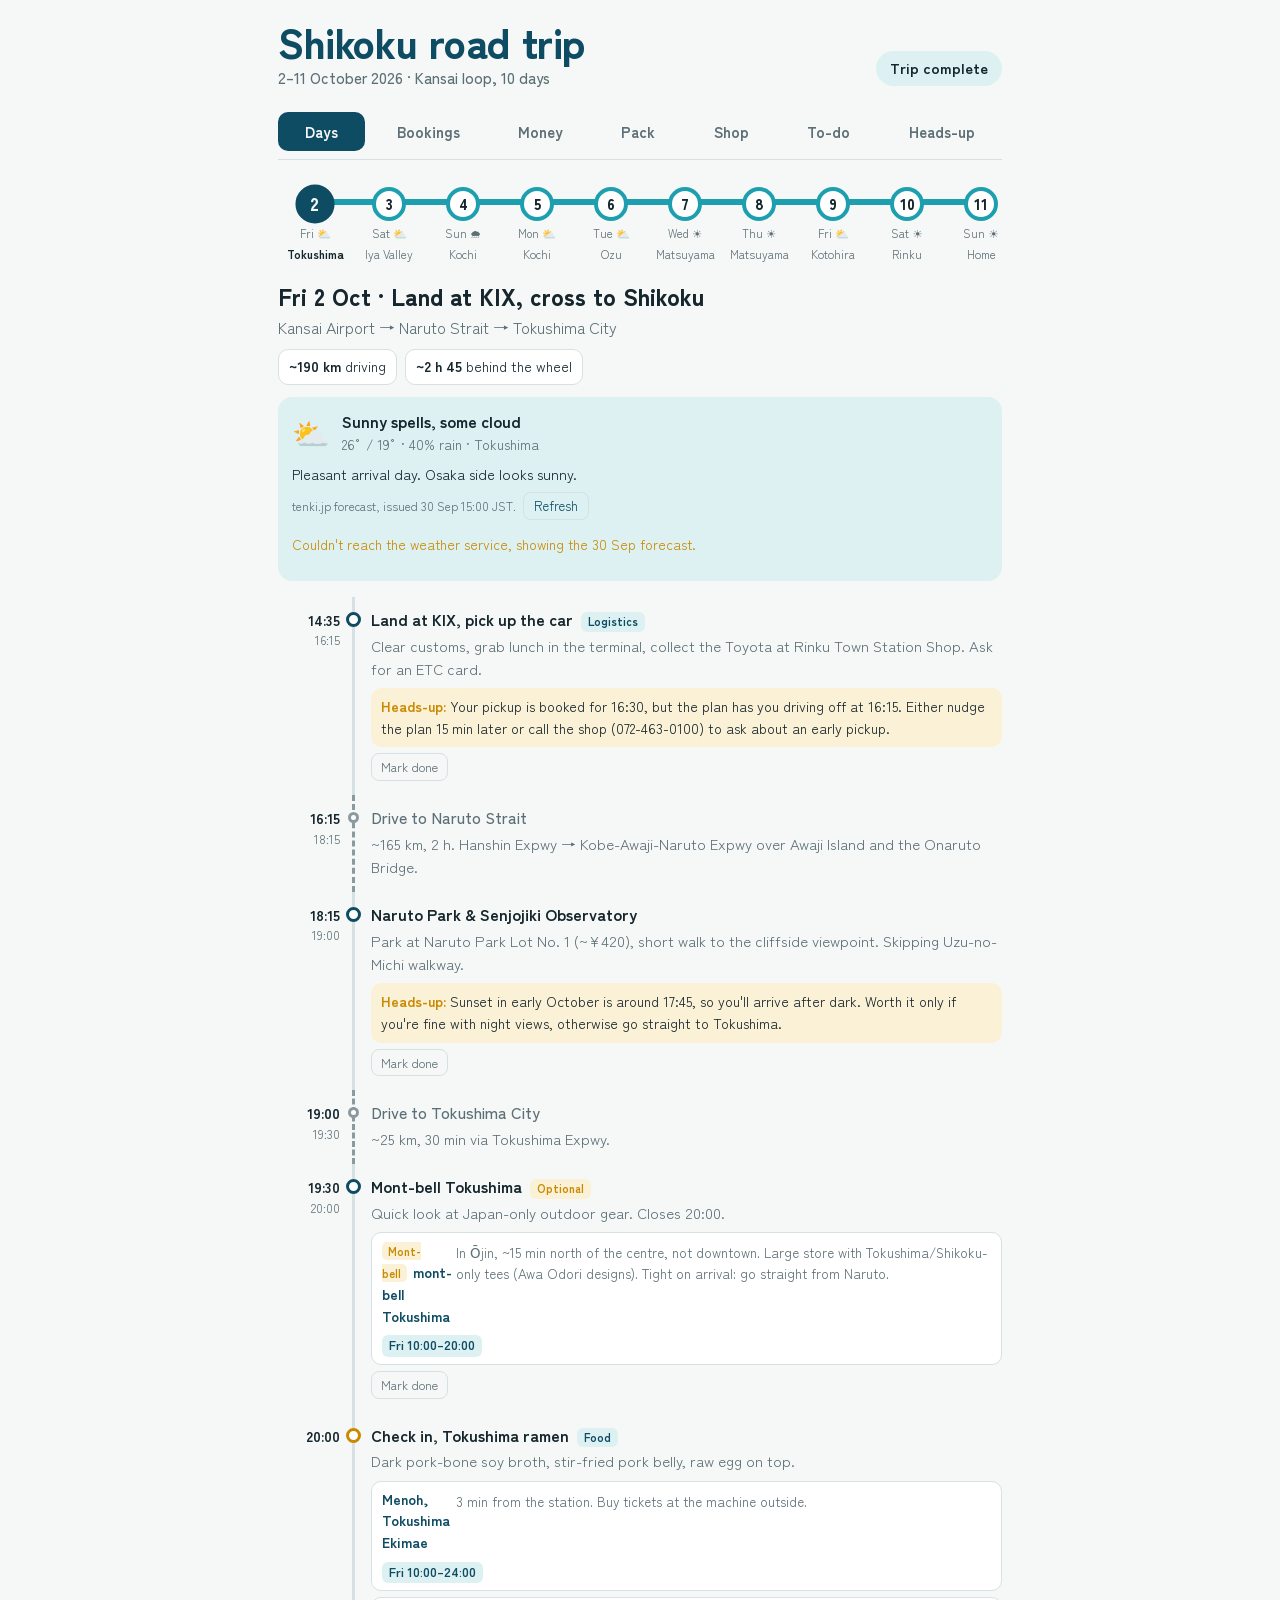
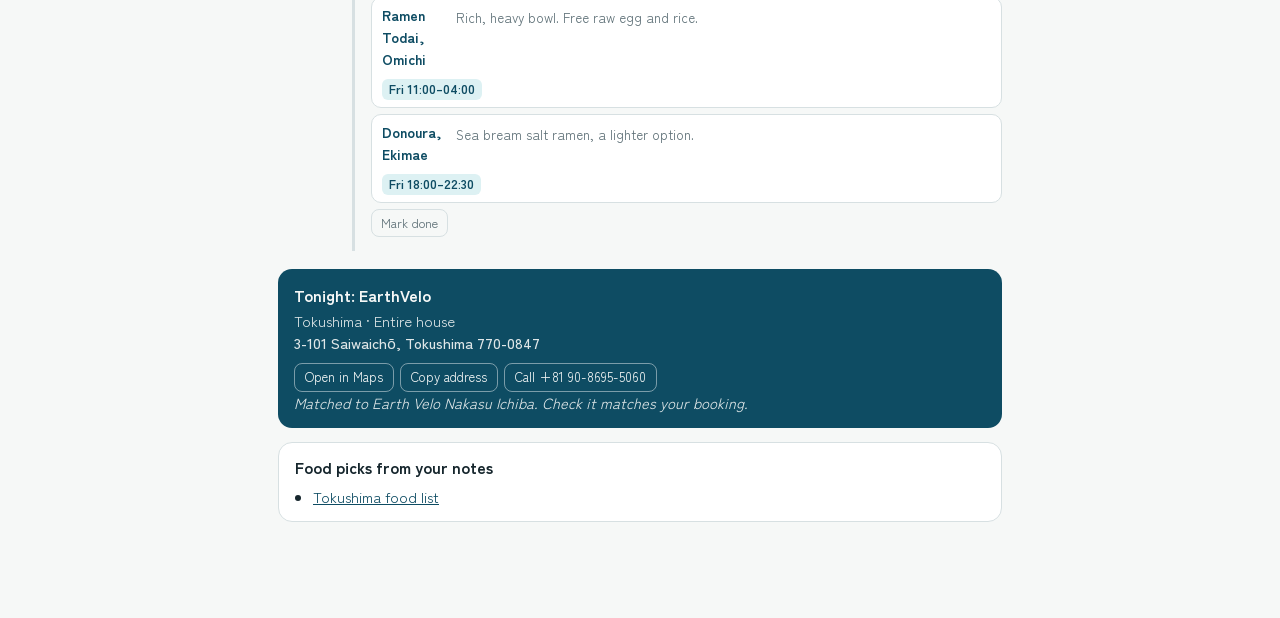
==== commit a61a83c0: "Live weather refresh and Money tab pulled from the expenses sheet Weather now loads from Open-Meteo " ====
--- a/index.html
+++ b/index.html
@@ -105,6 +105,9 @@
 .wxn{margin:8px 0 0;font-size:.9rem}
 .wxsrc{margin:6px 0 0;font-size:.76rem;color:var(--muted)}
 .wxsrc a{color:var(--ai)}
+.wxmain+.wxmain{margin-top:8px}
+.wxsrc .copy{margin-left:4px}
+.err{color:var(--yuzu);font-size:.86rem}
 .picks{list-style:none;margin:8px 0 0;padding:0;display:grid;gap:6px}
 .picks li{background:var(--card);border:1px solid var(--line);border-radius:10px;padding:7px 10px;font-size:.88rem}
 .prow{display:flex;justify-content:space-between;gap:8px;align-items:baseline;flex-wrap:wrap}
@@ -381,17 +384,6 @@
  ["Sort parking at Hotel Vista Matsuyama (2 nights)","Cheese"]
 ];
 
-const DEFAULT_EXP = [
- {what:"Toyota car rental (¥99,110)", who:"Jem", sgd:831.89},
- {what:"EarthVelo, Tokushima", who:"Ben", sgd:239.35},
- {what:"Iya Valley Airbnb", who:"Jem", sgd:292.09},
- {what:"Toyoko Inn Kochi (3 rooms so far)", who:"Cheese", sgd:351.65},
- {what:"Ozu Airbnb", who:"Jem", sgd:320.73},
- {what:"Hotel Vista Matsuyama (3 rooms so far)", who:"Cheese", sgd:406.48},
- {what:"Konpira Machiya", who:"Ben", sgd:292},
- {what:"R Hotel Kansai Airport", who:"Ben", sgd:230}
-];
-
 /* ---------- Storage (per device) ---------- */
 const KEY="shikoku26:";
 function load(k,def){try{const v=localStorage.getItem(KEY+k);return v?JSON.parse(v):def}catch(e){return def}}
@@ -401,11 +393,22 @@
 const $=s=>document.querySelector(s);
 const esc=s=>String(s).replace(/[&<>"]/g,c=>({"&":"&amp;","<":"&lt;",">":"&gt;",'"':"&quot;"}[c]));
 function weatherBlock(d){
+  const live=liveWx&&liveWx.days[d];
+  const btn=`<button class="copy wxbtn" type="button"${wxBusy?" disabled":""}>${wxBusy?"Updating…":"Refresh"}</button>`;
+  const err=wxErr?`<p class="err">${esc(wxErr)}</p>`:"";
+  if(live){
+    const wet=Math.max(...live.map(w=>w.r||0))>=70, tip=wxTip(d,live);
+    return `<div class="wx${wet?" wet":""}">${live.map(w=>{const [i,c]=wmo(w.code);
+      return `<div class="wxmain"><span class="wxi" aria-hidden="true">${i}</span>
+      <div><b>${esc(w.n)}: ${esc(c)}</b><span class="wxs">${w.hi}° / ${w.lo}° · ${w.r==null?"?":w.r}% rain</span></div></div>`}).join("")}
+      ${tip?`<p class="wxn">${esc(tip)}</p>`:""}
+      <p class="wxsrc">Live forecast from Open-Meteo, updated ${ago(liveWx.at)}. ${btn}</p>${err}</div>`;
+  }
   const w=WEATHER[d]; if(!w) return "";
   return `<div class="wx${w.r>=70?" wet":""}"><div class="wxmain"><span class="wxi" aria-hidden="true">${w.i}</span>
     <div><b>${esc(w.c)}</b><span class="wxs">${w.hi}° / ${w.lo}° · ${w.r}% rain · ${esc(w.w)}</span></div></div>
     ${w.n?`<p class="wxn">${esc(w.n)}</p>`:""}
-    <p class="wxsrc">tenki.jp forecast, issued 30 Sep 15:00 JST. <a href="https://tenki.jp/week/8/" target="_blank" rel="noopener">Check latest</a></p></div>`;
+    <p class="wxsrc">tenki.jp forecast, issued 30 Sep 15:00 JST. ${btn}</p>${err}</div>`;
 }
 function picksBlock(d,t){
   const ps=[...(MEALS[d+"|"+t]||[]),...(SHOPS[d+"|"+t]||[])]; if(!ps.length) return "";
@@ -425,6 +428,58 @@
 }
 function wireCopy(root){root.querySelectorAll(".cp").forEach(b=>b.onclick=()=>{navigator.clipboard&&navigator.clipboard.writeText(b.dataset.t).then(()=>{b.textContent="Copied"},()=>{})})}
 function jstNow(){const n=new Date();return new Date(n.getTime()+n.getTimezoneOffset()*60000+9*3600000)}
+
+/* ---------- Live weather (Open-Meteo, free, no key) ---------- */
+const WX_SPOTS={
+ 2:[["Tokushima",34.07,134.55]],
+ 3:[["Iya Valley",33.87,133.83],["Mt Tsurugi summit",33.854,134.094]],
+ 4:[["Iya Gorge",33.88,133.76],["Kochi",33.56,133.53]],
+ 5:[["Kochi",33.56,133.53]],
+ 6:[["Niyodo River",33.55,133.13],["Ozu",33.51,132.54]],
+ 7:[["Matsuyama",33.84,132.77]],
+ 8:[["Matsuyama",33.84,132.77]],
+ 9:[["Mt Ishizuchi summit",33.768,133.115],["Kotohira",34.19,133.82]],
+ 10:[["Kotohira",34.19,133.82],["Rinku",34.41,135.30]],
+ 11:[["Rinku",34.41,135.30]]
+};
+const WMO={0:["☀️","Clear"],1:["🌤","Mostly clear"],2:["⛅","Partly cloudy"],3:["☁️","Overcast"],45:["🌫","Fog"],48:["🌫","Fog"],
+ 51:["🌦","Light drizzle"],53:["🌦","Drizzle"],55:["🌧","Heavy drizzle"],56:["🌧","Freezing drizzle"],57:["🌧","Freezing drizzle"],
+ 61:["🌦","Light rain"],63:["🌧","Rain"],65:["🌧","Heavy rain"],66:["🌧","Freezing rain"],67:["🌧","Freezing rain"],
+ 71:["🌨","Light snow"],73:["🌨","Snow"],75:["🌨","Heavy snow"],77:["🌨","Snow grains"],
+ 80:["🌦","Showers"],81:["🌧","Heavy showers"],82:["⛈","Violent showers"],85:["🌨","Snow showers"],86:["🌨","Snow showers"],
+ 95:["⛈","Thunderstorms"],96:["⛈","Thunderstorms, hail"],99:["⛈","Thunderstorms, hail"]};
+const wmo=c=>WMO[c]||["🌡","Forecast"];
+function ago(t){const m=Math.round((Date.now()-t)/60000);
+  return m<1?"just now":m<60?`${m} min ago`:m<1440?`${Math.round(m/60)} h ago`:new Date(t).toLocaleString([], {day:"numeric",month:"short",hour:"2-digit",minute:"2-digit"})}
+function wxTip(d,live){
+  const r=Math.max(...live.map(w=>w.r||0));
+  if(d===3)return "The summit is often windy and cold even on a warm day: bring the fleece.";
+  if(d===9)return "Recheck the night before. Skip the chains and Tengudake if it's wet."+(r>=50?" Rain looks likely.":"");
+  if(r>=60)return d===4?"Rain likely. Vine-bridge planks get slippery, so do Kazurabashi early and wear grippy shoes.":"Rain likely. Pack the shell.";
+  return "";
+}
+let liveWx=load("liveWx",null), wxBusy=false, wxErr="";
+async function refreshWeather(){
+  if(wxBusy)return; wxBusy=true; wxErr=""; renderRoute(); renderDay();
+  try{
+    const spots=[...new Map(Object.values(WX_SPOTS).flat().map(x=>[x[0],x])).values()];
+    const idx=Object.fromEntries(spots.map((x,k)=>[x[0],k]));
+    const q=new URLSearchParams({latitude:spots.map(x=>x[1]).join(","),longitude:spots.map(x=>x[2]).join(","),
+      daily:"weather_code,temperature_2m_max,temperature_2m_min,precipitation_probability_max",timezone:"Asia/Tokyo",forecast_days:"16"});
+    const r=await fetch("https://api.open-meteo.com/v1/forecast?"+q); if(!r.ok)throw new Error("HTTP "+r.status);
+    let j=await r.json(); if(!Array.isArray(j))j=[j];
+    const days={};
+    for(const [d,list] of Object.entries(WX_SPOTS)){
+      const date="2026-10-"+String(d).padStart(2,"0");
+      const rows=list.map(x=>{const dl=j[idx[x[0]]]&&j[idx[x[0]]].daily; if(!dl)return null; const k=dl.time.indexOf(date); if(k<0)return null;
+        return {n:x[0],code:dl.weather_code[k],hi:Math.round(dl.temperature_2m_max[k]),lo:Math.round(dl.temperature_2m_min[k]),r:dl.precipitation_probability_max[k]}}).filter(Boolean);
+      if(rows.length)days[d]=rows;
+    }
+    liveWx={at:Date.now(),days}; save("liveWx",liveWx);
+  }catch(e){wxErr="Couldn't reach the weather service"+(liveWx?", showing the last update.":", showing the 30 Sep forecast.")}
+  finally{wxBusy=false; renderRoute(); renderDay()}
+}
+document.addEventListener("click",e=>{if(e.target.closest(".wxbtn"))refreshWeather()});
 
 /* ---------- Countdown ---------- */
 (function(){
@@ -452,7 +507,7 @@
 function renderRoute(){
   $("#routeList").innerHTML=DAYS.map((x,i)=>`<li><button aria-current="${i===sel}" data-i="${i}" aria-label="${x.dow} ${x.d} October, ${x.town}">
     ${i===todayIdx?'<span class="today-dot" title="Today"></span>':''}
-    <span class="stop">${x.d}</span><span class="dow">${x.dow} ${WEATHER[x.d]?WEATHER[x.d].i:""}</span><span class="town">${x.town}</span></button></li>`).join("");
+    <span class="stop">${x.d}</span><span class="dow">${x.dow} ${liveWx&&liveWx.days[x.d]?wmo(liveWx.days[x.d][0].code)[0]:WEATHER[x.d]?WEATHER[x.d].i:""}</span><span class="town">${x.town}</span></button></li>`).join("");
   document.querySelectorAll("#routeList button").forEach(b=>b.onclick=()=>{sel=+b.dataset.i;renderRoute();renderDay()});
 }
 function renderDay(){
@@ -499,41 +554,66 @@
   $("#copyRes").onclick=e=>{navigator.clipboard&&navigator.clipboard.writeText("99909430100").then(()=>{e.target.textContent="Copied"},()=>{})};
 }
 
-/* ---------- Money ---------- */
-let people=load("people",["Jem","Ben","Cheese","Me"]);
-let exps=load("exps",DEFAULT_EXP);
+/* ---------- Money (live from Google Sheets) ---------- */
+const SHEET_ID="1onBN9bL7FD7nDCSwgh7FLyzwicHGUzXBRr-NDgy3sls";
+const SHEET_URL=`https://docs.google.com/spreadsheets/d/${SHEET_ID}/edit`;
+let money=load("money",null), moneyBusy=false, moneyErr="";
+function parseCSV(t){
+  const rows=[];let row=[],f="",q=false;
+  for(let i=0;i<t.length;i++){const c=t[i];
+    if(q){if(c==='"'){if(t[i+1]==='"'){f+='"';i++}else q=false}else f+=c}
+    else if(c==='"')q=true; else if(c===","){row.push(f);f=""}
+    else if(c==="\n"||c==="\r"){if(c==="\r"&&t[i+1]==="\n")i++;row.push(f);rows.push(row);row=[];f=""}
+    else f+=c}
+  if(f||row.length){row.push(f);rows.push(row)}
+  return rows;
+}
+const num=v=>{const n=parseFloat(String(v).replace(/[^0-9.\-]/g,""));return isNaN(n)?0:n};
+async function sheetCSV(sheet,range){
+  const q=new URLSearchParams({tqx:"out:csv",sheet,range,headers:"0"});
+  const r=await fetch(`https://docs.google.com/spreadsheets/d/${SHEET_ID}/gviz/tq?${q}`);
+  if(!r.ok)throw new Error("HTTP "+r.status);
+  const t=await r.text(); if(/^\s*</.test(t))throw new Error("not shared");
+  return parseCSV(t);
+}
+async function refreshMoney(){
+  if(moneyBusy)return; moneyBusy=true; moneyErr=""; renderMoney();
+  try{
+    const [ex,sum]=await Promise.all([sheetCSV("Expenses","A6:L500"),sheetCSV("Summary","A4:D20")]);
+    const people=[];
+    for(const r of sum){const p=(r[0]||"").trim(); if(p==="Total")break; if(!p||p==="Person")continue;
+      people.push({p,paid:num(r[1]),share:num(r[2]),net:num(r[3])})}
+    const exps=ex.filter(r=>(r[1]||"").trim()).map(r=>({date:r[0],item:r[1],cat:r[2],who:r[3],sgd:num(r[6]),
+      split:people.filter((x,k)=>String(r[7+k]).toLowerCase()==="true").map(x=>x.p)}));
+    if(!people.length)throw new Error("empty");
+    money={at:Date.now(),people,exps}; save("money",money);
+  }catch(e){moneyErr="Couldn't load the sheet"+(money?", showing the last copy.":".")+
+    " Check it's shared as “Anyone with the link can view”."}
+  finally{moneyBusy=false; renderMoney()}
+}
 function renderMoney(){
-  const total=exps.reduce((a,e)=>a+(+e.sgd||0),0); const share=total/people.length;
-  const paid={}; people.forEach(p=>paid[p]=0); exps.forEach(e=>{if(paid[e.who]!==undefined)paid[e.who]+=+e.sgd||0});
-  const bal=people.map(p=>({p,v:paid[p]-share}));
-  // settle up
-  const cred=bal.filter(b=>b.v>0.005).map(b=>({...b})).sort((a,b)=>b.v-a.v);
-  const debt=bal.filter(b=>b.v<-0.005).map(b=>({p:b.p,v:-b.v})).sort((a,b)=>b.v-a.v);
+  const btn=`<button class="copy" id="moneyRefresh" type="button"${moneyBusy?" disabled":""}>${moneyBusy?"Updating…":"Refresh"}</button>`;
+  const head=`<h2 class="sec">Who's paid what</h2>
+  <p class="note">Live from the <a href="${SHEET_URL}" target="_blank" rel="noopener">Shikoku 2026 Expenses</a> sheet. Add or edit expenses there, then refresh here.
+  ${money?`Updated ${ago(money.at)}.`:""} ${btn}</p>${moneyErr?`<p class="err">${esc(moneyErr)}</p>`:""}`;
+  if(!money){$("#tab-money").innerHTML=head+(moneyBusy?`<p class="note">Loading…</p>`:"");wireMoney();return}
+  const {people,exps}=money, n=people.length;
+  const total=exps.reduce((a,e)=>a+e.sgd,0);
+  const cred=people.filter(b=>b.net>0.005).map(b=>({p:b.p,v:b.net})).sort((a,b)=>b.v-a.v);
+  const debt=people.filter(b=>b.net<-0.005).map(b=>({p:b.p,v:-b.net})).sort((a,b)=>b.v-a.v);
   const moves=[]; let i=0,j=0;
   while(i<debt.length&&j<cred.length){const m=Math.min(debt[i].v,cred[j].v);moves.push(`${esc(debt[i].p)} pays ${esc(cred[j].p)} <b>S$${m.toFixed(2)}</b>`);debt[i].v-=m;cred[j].v-=m;if(debt[i].v<0.005)i++;if(cred[j].v<0.005)j++}
-  $("#tab-money").innerHTML=`<h2 class="sec">Who's paid what</h2>
-  <p class="note">Rename the group here (the 4th slot is you):</p>
-  <div class="names">${people.map((p,k)=>`<input aria-label="Person ${k+1}" value="${esc(p)}" data-k="${k}">`).join("")}</div>
-  <div class="tablewrap"><table><thead><tr><th>Item</th><th>Paid by</th><th class="num">S$</th><th></th></tr></thead><tbody>
-  ${exps.map((e,k)=>`<tr><td>${esc(e.what)}</td><td>${esc(e.who)}</td><td class="num">${(+e.sgd).toFixed(2)}</td><td><button class="del copy" data-k="${k}" aria-label="Remove ${esc(e.what)}">✕</button></td></tr>`).join("")}
-  <tr><td><b>Total</b></td><td></td><td class="num"><b>${total.toFixed(2)}</b></td><td></td></tr></tbody></table></div>
-  <div class="addrow"><input id="exWhat" placeholder="What was it?"><select id="exWho">${people.map(p=>`<option>${esc(p)}</option>`).join("")}</select>
-    <input id="exAmt" type="number" step="0.01" inputmode="decimal" placeholder="S$"><button class="btn" id="exAdd">Add expense</button></div>
+  $("#tab-money").innerHTML=head+`
+  <div class="tablewrap"><table><thead><tr><th>Date</th><th>Item</th><th>Paid by</th><th class="num">S$</th></tr></thead><tbody>
+  ${exps.map(e=>`<tr><td>${esc(e.date)}</td><td>${esc(e.item)}${e.split.length&&e.split.length<n?`<br><span class="note">Split: ${esc(e.split.join(", "))}</span>`:""}</td><td>${esc(e.who)}</td><td class="num">${e.sgd.toFixed(2)}</td></tr>`).join("")}
+  <tr><td></td><td><b>Total</b></td><td></td><td class="num"><b>${total.toFixed(2)}</b></td></tr></tbody></table></div>
   <h2 class="sec" style="margin-top:22px">Balances</h2>
-  <p class="note">Split evenly four ways: S$${share.toFixed(2)} each.</p>
-  <div class="bal">${bal.map(b=>`<div>${esc(b.p)}<b class="${b.v>=0?"pos":"neg"}">${b.v>=0?"+":"−"}S$${Math.abs(b.v).toFixed(2)}</b></div>`).join("")}</div>
-  <div class="card"><h3>To settle up</h3>${moves.length?moves.map(m=>`<p>${m}</p>`).join(""):"<p>All square.</p>"}</div>
-  <p class="note">Kochi and Matsuyama are still at 3-room prices. Update those rows once Cheese tops up. <button class="copy" id="resetExp">Reset to original list</button></p>`;
-  document.querySelectorAll(".names input").forEach(inp=>inp.onchange=()=>{
-    const k=+inp.dataset.k,old=people[k],nv=inp.value.trim()||old; people[k]=nv;
-    exps.forEach(e=>{if(e.who===old)e.who=nv}); save("people",people); save("exps",exps); renderMoney()});
-  document.querySelectorAll("#tab-money .del").forEach(b=>b.onclick=()=>{exps.splice(+b.dataset.k,1);save("exps",exps);renderMoney()});
-  $("#exAdd").onclick=()=>{const w=$("#exWhat").value.trim(),a=parseFloat($("#exAmt").value);if(!w||!(a>0))return;
-    exps.push({what:w,who:$("#exWho").value,sgd:a});save("exps",exps);renderMoney()};
-  $("#resetExp").onclick=()=>{exps=JSON.parse(JSON.stringify(DEFAULT_EXP));save("exps",exps);renderMoney()};
-}
-
-
+  <p class="note">From the sheet's Summary tab. Plus means the group owes them.</p>
+  <div class="bal">${people.map(b=>`<div>${esc(b.p)}<b class="${b.net>=0?"pos":"neg"}">${b.net>=0?"+":"−"}S$${Math.abs(b.net).toFixed(2)}</b><span class="note">Paid ${b.paid.toFixed(2)} · share ${b.share.toFixed(2)}</span></div>`).join("")}</div>
+  <div class="card"><h3>To settle up</h3>${moves.length?moves.map(m=>`<p>${m}</p>`).join(""):"<p>All square.</p>"}</div>`;
+  wireMoney();
+}
+function wireMoney(){$("#moneyRefresh").onclick=refreshMoney}
 
 /* ---------- Packing ---------- */
 const PACK_DEFAULT=[
@@ -659,6 +739,12 @@
 });
 
 renderRoute(); renderDay(); renderBookings(); renderMoney(); renderPack(); renderShop(); renderTodo(); renderHeads();
+function autoRefresh(){
+  if(!liveWx||Date.now()-liveWx.at>30*60000)refreshWeather();
+  if(!money||Date.now()-money.at>5*60000)refreshMoney();
+}
+autoRefresh();
+document.addEventListener("visibilitychange",()=>{if(!document.hidden)autoRefresh()});
 </script>
 </body>
 </html>
